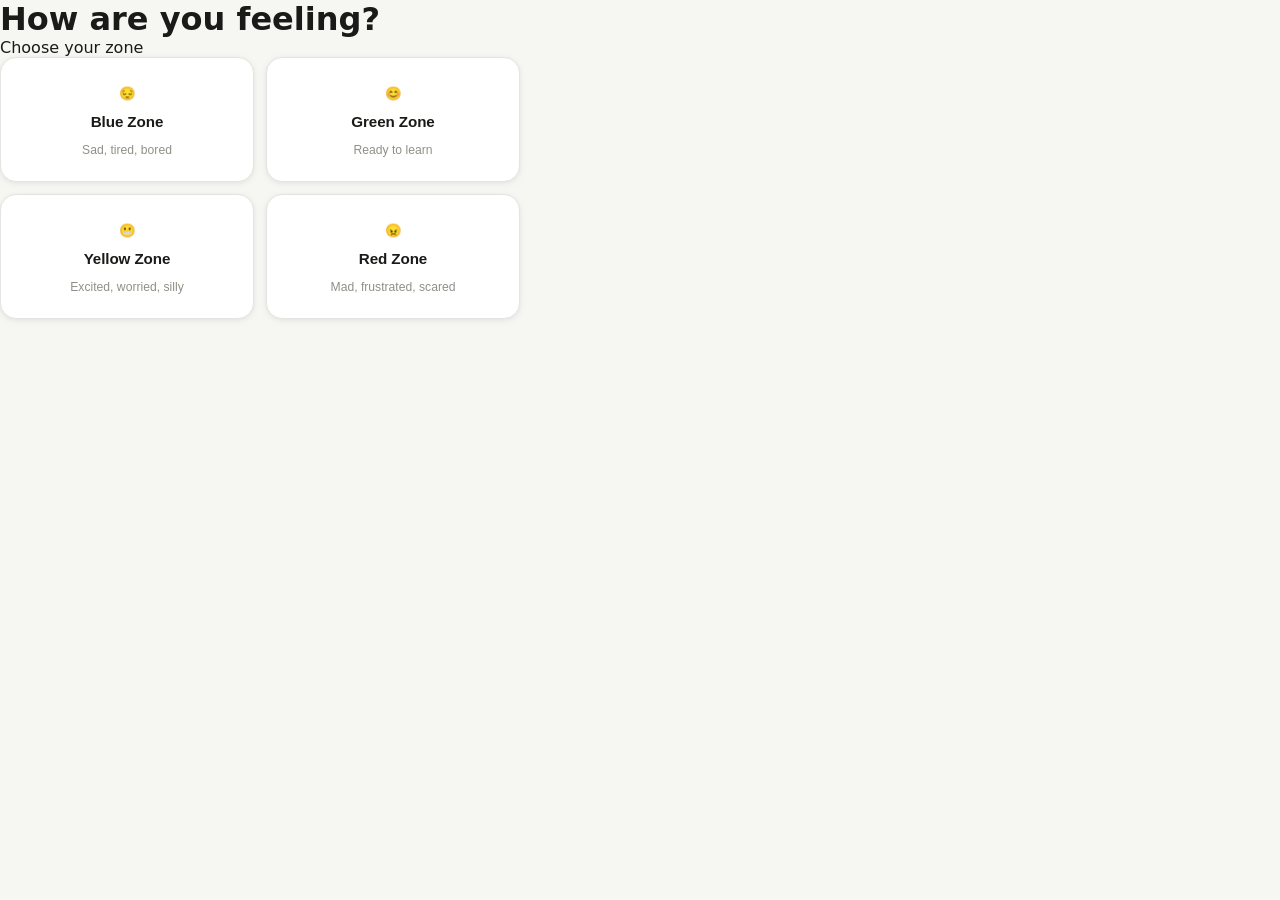
==== index.html @ 47107a85 "Add files via upload" ====
<!DOCTYPE html>
<html lang="en">
<head>
    <meta charset="UTF-8">
    <meta name="viewport" content="width=device-width, initial-scale=1.0">
    <title>Zoe Zones Check-In</title>
    <link rel="stylesheet" href="styles.css">
</head>
<body>
    <div class="container">
        <!-- Header -->
        <header>
            <h1>How are you feeling?</h1>
            <p class="subtitle">Choose your zone</p>
        </header>

        <!-- Zone Selection -->
        <div id="zone-selection" class="zone-grid">
            <button class="zone-btn blue-zone" data-zone="blue">
                <span class="zone-emoji">😔</span>
                <span class="zone-name">Blue Zone</span>
                <span class="zone-desc">Sad, tired, bored</span>
            </button>
            
            <button class="zone-btn green-zone" data-zone="green">
                <span class="zone-emoji">😊</span>
                <span class="zone-name">Green Zone</span>
                <span class="zone-desc">Ready to learn</span>
            </button>
            
            <button class="zone-btn yellow-zone" data-zone="yellow">
                <span class="zone-emoji">😬</span>
                <span class="zone-name">Yellow Zone</span>
                <span class="zone-desc">Excited, worried, silly</span>
            </button>
            
            <button class="zone-btn red-zone" data-zone="red">
                <span class="zone-emoji">😠</span>
                <span class="zone-name">Red Zone</span>
                <span class="zone-desc">Mad, frustrated, scared</span>
            </button>
        </div>

        <!-- Strategy Display (hidden initially) -->
        <div id="strategy-display" class="strategy-container hidden">
            <h2>Here's a strategy that might help</h2>
            
            <div class="strategy-card">
                <h3 id="strategy-title"></h3>
                <p id="strategy-description"></p>
                <div id="strategy-steps"></div>
            </div>

            <div class="action-buttons">
                <button id="try-strategy" class="btn-primary">I'll try this!</button>
                <button id="different-strategy" class="btn-secondary">Show me something else</button>
            </div>

            <button id="finish-checkin" class="btn-done">All done ✓</button>
        </div>

        <!-- Success Message -->
        <div id="success-message" class="hidden">
            <div class="success-card">
                <span class="success-emoji">⭐</span>
                <h2>Great job checking in!</h2>
                <p>Remember, all feelings are okay.</p>
                <button id="new-checkin" class="btn-primary">Start New Check-In</button>
            </div>
        </div>
    </div>

    <script src="strategies.js"></script>
    <script src="brain.js"></script>
    <script src="app.js"></script>
</body>
</html>
---- styles.css ----
/* ─────────────────────────────────────────────
   ZOE ZONES — Clean Wellness
   System fonts only — fully offline-safe.
   Serif: Georgia (universal)
   Sans:  "Nunito" if installed, else rounded
          system stack (looks great on all OS)
   ───────────────────────────────────────────── */

/* Font variables — change here to restyle globally */
:root {
    --font-serif: Georgia, 'Times New Roman', serif;
    --font-sans:  'Nunito', 'Varela Round', ui-rounded,
                  -apple-system, BlinkMacSystemFont,
                  'Segoe UI', system-ui, sans-serif;
}

:root {
    --blue:    #4a8fd4;
    --blue-lt: #e8f2fb;
    --green:   #5ea84a;
    --green-lt:#e8f5e3;
    --yellow:  #d4a017;
    --yellow-lt:#fdf6e3;
    --red:     #d44a3a;
    --red-lt:  #fdecea;

    --bg:      #f6f6f3;
    --white:   #ffffff;
    --border:  #e4e4e0;
    --border-lt: #ededea;

    --ink:     #1a1a18;
    --ink-2:   #484844;
    --ink-3:   #909088;

    --shadow-sm: 0 1px 4px rgba(0,0,0,0.05), 0 2px 10px rgba(0,0,0,0.04);
    --shadow:    0 4px 20px rgba(0,0,0,0.07), 0 1px 4px rgba(0,0,0,0.04);
    --shadow-lg: 0 8px 32px rgba(0,0,0,0.09);

    --radius:    16px;
    --radius-sm: 10px;
    --radius-xs: 6px;
}

*, *::before, *::after { box-sizing: border-box; margin: 0; padding: 0; }

body {
    font-family: var(--font-sans);
    background: var(--bg);
    color: var(--ink);
    min-height: 100vh;
    -webkit-font-smoothing: antialiased;
}

/* ─────────────────── Present Button ─────────────────── */

.present-btn {
    position: fixed;
    top: 16px;
    right: 16px;
    z-index: 100;
    display: flex;
    align-items: center;
    gap: 6px;
    background: var(--white);
    border: 1px solid var(--border);
    border-radius: 20px;
    padding: 7px 13px 7px 10px;
    font-family: var(--font-sans);
    font-size: 0.82rem;
    font-weight: 500;
    color: var(--ink-3);
    cursor: pointer;
    box-shadow: var(--shadow-sm);
    transition: color 0.15s, box-shadow 0.15s, background 0.15s, border-color 0.15s;
    user-select: none;
}
.present-btn:hover { color: var(--ink); box-shadow: var(--shadow); }
.present-btn.active {
    background: var(--ink);
    color: var(--white);
    border-color: var(--ink);
}

/* ─────────────────── Layout ─────────────────── */

.layout {
    display: flex;
    min-height: 100vh;
}

/* ─────────────────── App Panel ─────────────────── */

.app-panel {
    flex: 1;
    display: flex;
    flex-direction: column;
    align-items: center;
    padding: 60px 28px 48px;
    transition: padding 0.35s ease;
}

/* ─────────────────── Header ─────────────────── */

.app-header {
    text-align: center;
    margin-bottom: 48px;
}

.wordmark {
    font-family: var(--font-serif);
    font-size: 3rem;
    font-weight: 400;
    letter-spacing: -0.5px;
    color: var(--ink);
    line-height: 1;
    margin-bottom: 10px;
}
.wordmark span { color: var(--green); }

.wordmark-sub {
    font-size: 1rem;
    color: var(--ink-3);
    font-weight: 300;
}

/* ─────────────────── Zone Grid ─────────────────── */

.zone-grid {
    display: grid;
    grid-template-columns: 1fr 1fr;
    gap: 12px;
    width: 100%;
    max-width: 520px;
}

.zone-btn {
    background: var(--white);
    border: 1.5px solid var(--border);
    border-radius: var(--radius);
    padding: 28px 18px 22px;
    cursor: pointer;
    display: flex;
    flex-direction: column;
    align-items: center;
    gap: 12px;
    box-shadow: var(--shadow-sm);
    transition: transform 0.2s ease, box-shadow 0.2s ease,
                border-color 0.2s ease, background 0.2s ease;
}

.zone-btn:hover { transform: translateY(-4px); box-shadow: var(--shadow); }
.zone-btn[data-zone="blue"]:hover   { border-color: var(--blue);   background: var(--blue-lt); }
.zone-btn[data-zone="green"]:hover  { border-color: var(--green);  background: var(--green-lt); }
.zone-btn[data-zone="yellow"]:hover { border-color: var(--yellow); background: var(--yellow-lt); }
.zone-btn[data-zone="red"]:hover    { border-color: var(--red);    background: var(--red-lt); }

.zone-dot-wrap {
    width: 52px;
    height: 52px;
    display: flex;
    align-items: center;
    justify-content: center;
}

.zone-dot {
    width: 44px;
    height: 44px;
    border-radius: 50%;
    transition: transform 0.2s ease;
}
.zone-btn:hover .zone-dot { transform: scale(1.08); }

.zone-name {
    font-size: 0.95rem;
    font-weight: 600;
    color: var(--ink);
    letter-spacing: -0.1px;
}

.zone-desc {
    font-size: 0.76rem;
    color: var(--ink-3);
    font-weight: 400;
    text-align: center;
    line-height: 1.4;
}

/* ─────────────────── Strategy View ─────────────────── */

.strategy-view {
    width: 100%;
    max-width: 520px;
    display: flex;
    flex-direction: column;
    align-items: center;
    gap: 14px;
    animation: fadeUp 0.28s ease;
}

@keyframes fadeUp {
    from { opacity: 0; transform: translateY(10px); }
    to   { opacity: 1; transform: translateY(0); }
}

.zone-pip {
    width: 40px;
    height: 5px;
    border-radius: 3px;
}

.strategy-eyebrow {
    font-size: 0.85rem;
    color: var(--ink-3);
    font-weight: 300;
    letter-spacing: 0.2px;
}

.strategy-card {
    width: 100%;
    background: var(--white);
    border: 1px solid var(--border);
    border-radius: var(--radius);
    padding: 28px 26px;
    box-shadow: var(--shadow);
}

.strategy-card h2 {
    font-family: var(--font-serif);
    font-size: 1.65rem;
    font-weight: 400;
    letter-spacing: -0.2px;
    color: var(--ink);
    margin-bottom: 8px;
}

.strategy-card p {
    font-size: 0.93rem;
    color: var(--ink-2);
    line-height: 1.7;
    margin-bottom: 16px;
    font-weight: 300;
}

.strategy-step {
    background: var(--bg);
    border-left: 3px solid var(--green);
    border-radius: 0 var(--radius-xs) var(--radius-xs) 0;
    padding: 13px 16px;
    font-size: 0.92rem;
    line-height: 1.65;
    color: var(--ink);
    font-weight: 400;
}

.action-row {
    display: flex;
    gap: 10px;
    width: 100%;
}

/* ─────────────────── Buttons ─────────────────── */

.btn-primary {
    flex: 1;
    display: flex;
    align-items: center;
    justify-content: center;
    gap: 7px;
    background: var(--green);
    color: white;
    border: none;
    border-radius: var(--radius-sm);
    padding: 13px 20px;
    font-family: var(--font-sans);
    font-size: 0.93rem;
    font-weight: 500;
    cursor: pointer;
    box-shadow: 0 2px 10px rgba(94,168,74,0.28);
    transition: filter 0.15s, transform 0.15s, box-shadow 0.15s;
}
.btn-primary:hover {
    filter: brightness(1.07);
    transform: translateY(-1px);
    box-shadow: 0 4px 16px rgba(94,168,74,0.35);
}

.btn-ghost {
    flex: 1;
    display: flex;
    align-items: center;
    justify-content: center;
    gap: 7px;
    background: var(--white);
    color: var(--ink-2);
    border: 1px solid var(--border);
    border-radius: var(--radius-sm);
    padding: 13px 20px;
    font-family: var(--font-sans);
    font-size: 0.93rem;
    font-weight: 400;
    cursor: pointer;
    transition: background 0.15s, color 0.15s, border-color 0.15s;
}
.btn-ghost:hover { background: var(--bg); color: var(--ink); }

.btn-text {
    background: none;
    border: none;
    color: var(--ink-3);
    font-family: var(--font-sans);
    font-size: 0.86rem;
    font-weight: 400;
    cursor: pointer;
    padding: 6px;
    transition: color 0.15s;
}
.btn-text:hover { color: var(--ink); }

/* ─────────────────── Success View ─────────────────── */

.success-view {
    display: flex;
    flex-direction: column;
    align-items: center;
    gap: 12px;
    text-align: center;
    padding: 48px 20px;
    animation: fadeUp 0.3s ease;
}

.success-mark {
    font-size: 3rem;
    color: var(--green);
    animation: popIn 0.4s cubic-bezier(0.34,1.56,0.64,1);
}
@keyframes popIn {
    from { transform: scale(0.3); opacity: 0; }
    to   { transform: scale(1);   opacity: 1; }
}
.success-view h2 {
    font-family: var(--font-serif);
    font-size: 1.9rem;
    font-weight: 400;
    color: var(--ink);
}
.success-view p {
    font-size: 0.95rem;
    color: var(--ink-3);
    font-weight: 300;
    line-height: 1.6;
}

/* ─────────────────── Brain Panel ─────────────────── */

.brain-panel {
    width: 0;
    min-width: 0;
    overflow: hidden;
    opacity: 0;
    background: var(--white);
    border-left: 1px solid var(--border);
    transition: width 0.38s cubic-bezier(0.4,0,0.2,1),
                min-width 0.38s cubic-bezier(0.4,0,0.2,1),
                opacity 0.28s ease;
    display: flex;
    flex-direction: column;
}

.layout.present-mode .brain-panel {
    width: 360px;
    min-width: 360px;
    opacity: 1;
    overflow-y: auto;
}

.brain-inner {
    padding: 32px 24px 28px;
    display: flex;
    flex-direction: column;
    gap: 16px;
    min-width: 360px; /* prevents content reflow during animation */
}

.brain-top {
    display: flex;
    justify-content: space-between;
    align-items: center;
}

.brain-heading {
    font-size: 0.92rem;
    font-weight: 600;
    color: var(--ink);
    display: flex;
    align-items: center;
    gap: 8px;
}

.brain-count {
    font-size: 0.8rem;
    color: var(--ink-3);
    font-weight: 400;
}

.brain-desc {
    font-size: 0.82rem;
    color: var(--ink-3);
    line-height: 1.65;
    padding: 12px 14px;
    background: var(--bg);
    border-radius: var(--radius-sm);
    font-weight: 300;
}
.brain-desc strong { color: var(--ink-2); font-weight: 500; }

/* Zone blocks */
.brain-zones {
    display: flex;
    flex-direction: column;
    gap: 12px;
}

.brain-zone-block {
    border: 1px solid var(--border-lt);
    border-radius: var(--radius-sm);
    padding: 13px 14px;
    background: var(--white);
}

.brain-zone-head {
    display: flex;
    align-items: center;
    gap: 7px;
    margin-bottom: 10px;
}

.brain-zone-pip {
    width: 8px;
    height: 8px;
    border-radius: 50%;
    flex-shrink: 0;
}

.brain-zone-label {
    font-size: 0.74rem;
    font-weight: 600;
    color: var(--ink-2);
    text-transform: uppercase;
    letter-spacing: 0.8px;
}

/* Strategy rows */
.brain-row {
    display: flex;
    align-items: center;
    gap: 8px;
    margin-bottom: 6px;
}
.brain-row:last-child { margin-bottom: 0; }

.brain-s-name {
    font-size: 0.76rem;
    color: var(--ink-2);
    font-weight: 500;
    width: 130px;
    flex-shrink: 0;
    white-space: nowrap;
    overflow: hidden;
    text-overflow: ellipsis;
}

.brain-bar-track {
    flex: 1;
    height: 7px;
    background: var(--bg);
    border-radius: 4px;
    overflow: hidden;
}

.brain-bar-fill {
    height: 100%;
    border-radius: 4px;
    min-width: 3px;
    transition: width 0.55s cubic-bezier(0.4,0,0.2,1);
}

.brain-weight {
    font-size: 0.7rem;
    color: var(--ink-3);
    font-weight: 500;
    width: 26px;
    text-align: right;
    flex-shrink: 0;
}

/* Log line */
.brain-log {
    display: flex;
    align-items: center;
    gap: 8px;
    padding: 11px 13px;
    background: var(--bg);
    border-radius: var(--radius-sm);
    font-size: 0.8rem;
    color: var(--ink-3);
    font-weight: 400;
    min-height: 42px;
}

/* Live dot */
.live-dot {
    display: inline-block;
    width: 7px;
    height: 7px;
    border-radius: 50%;
    background: var(--green);
    flex-shrink: 0;
    animation: livePulse 2.2s ease-in-out infinite;
}
@keyframes livePulse {
    0%,100% { opacity:1; transform:scale(1); }
    50%      { opacity:0.4; transform:scale(0.75); }
}

/* ─────────────────── Utility ─────────────────── */

.hidden { display: none !important; }

/* ─────────────────── Responsive ─────────────────── */

@media (max-width: 640px) {
    .app-panel { padding: 40px 18px 36px; }
    .wordmark { font-size: 2.4rem; }
    .present-btn { display: none; }
    .layout.present-mode .brain-panel { display: none; }
}
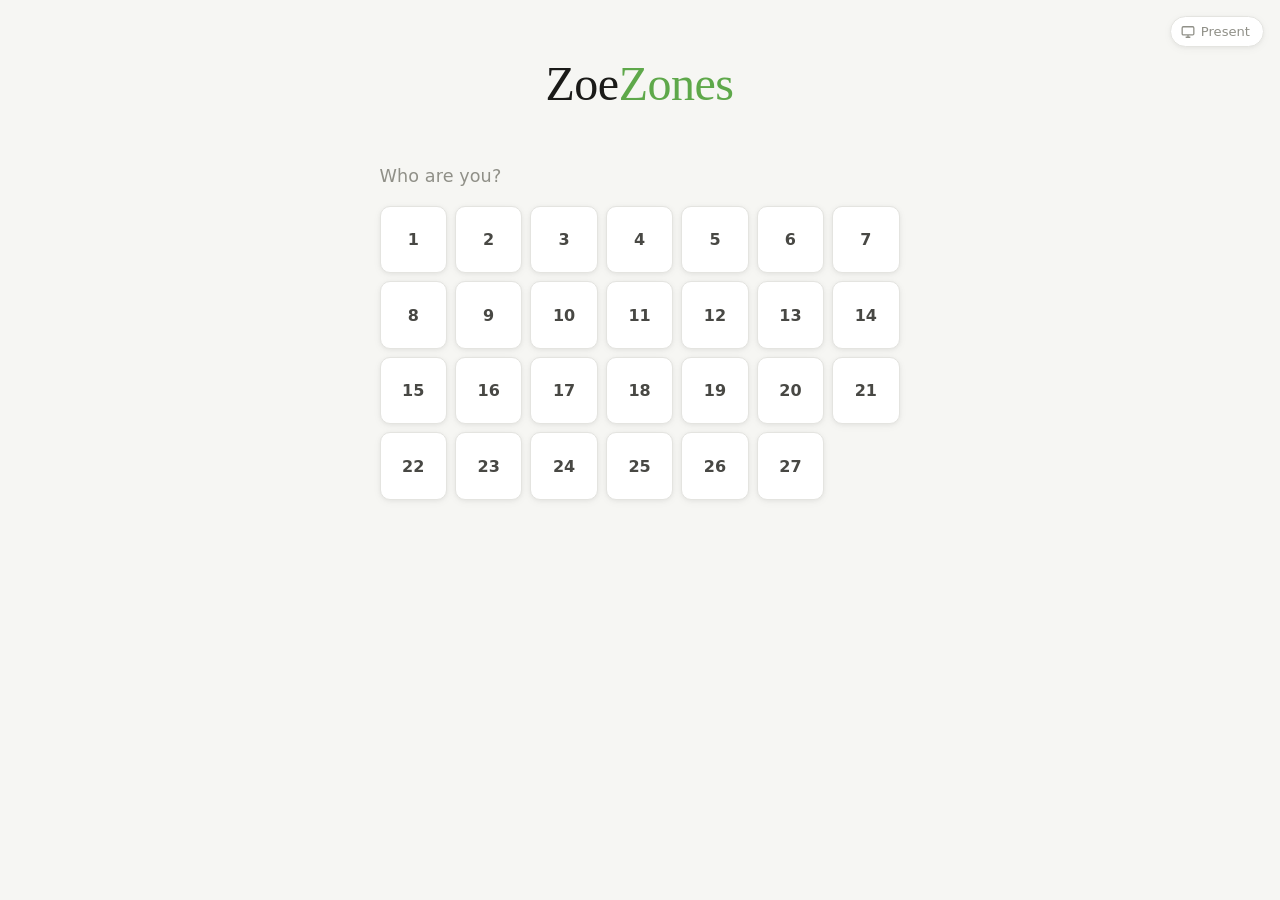
==== commit 3b40a9ff: "Add files via upload" ====
--- a/index.html
+++ b/index.html
@@ -3,75 +3,159 @@
 <head>
     <meta charset="UTF-8">
     <meta name="viewport" content="width=device-width, initial-scale=1.0">
-    <title>Zoe Zones Check-In</title>
+    <title>Zoe Zones</title>
+    <!-- No external dependencies — fully offline safe -->
     <link rel="stylesheet" href="styles.css">
 </head>
 <body>
-    <div class="container">
-        <!-- Header -->
-        <header>
-            <h1>How are you feeling?</h1>
-            <p class="subtitle">Choose your zone</p>
-        </header>
 
-        <!-- Zone Selection -->
-        <div id="zone-selection" class="zone-grid">
-            <button class="zone-btn blue-zone" data-zone="blue">
-                <span class="zone-emoji">😔</span>
-                <span class="zone-name">Blue Zone</span>
-                <span class="zone-desc">Sad, tired, bored</span>
-            </button>
-            
-            <button class="zone-btn green-zone" data-zone="green">
-                <span class="zone-emoji">😊</span>
-                <span class="zone-name">Green Zone</span>
-                <span class="zone-desc">Ready to learn</span>
-            </button>
-            
-            <button class="zone-btn yellow-zone" data-zone="yellow">
-                <span class="zone-emoji">😬</span>
-                <span class="zone-name">Yellow Zone</span>
-                <span class="zone-desc">Excited, worried, silly</span>
-            </button>
-            
-            <button class="zone-btn red-zone" data-zone="red">
-                <span class="zone-emoji">😠</span>
-                <span class="zone-name">Red Zone</span>
-                <span class="zone-desc">Mad, frustrated, scared</span>
-            </button>
-        </div>
+    <button class="present-btn" id="presentBtn">
+        <svg width="14" height="14" viewBox="0 0 24 24" fill="none" stroke="currentColor" stroke-width="2.2">
+            <rect x="2" y="3" width="20" height="14" rx="2"/>
+            <path d="M8 21h8M12 17v4"/>
+        </svg>
+        Present
+    </button>
 
-        <!-- Strategy Display (hidden initially) -->
-        <div id="strategy-display" class="strategy-container hidden">
-            <h2>Here's a strategy that might help</h2>
-            
-            <div class="strategy-card">
-                <h3 id="strategy-title"></h3>
-                <p id="strategy-description"></p>
-                <div id="strategy-steps"></div>
+    <div class="layout" id="layout">
+
+        <!-- ── STUDENT APP ── -->
+        <main class="app-panel" id="appPanel">
+
+            <header class="app-header">
+                <h1 class="wordmark">Zoe<span>Zones</span></h1>
+            </header>
+
+            <!-- ── SCREEN 1: Student Selection ── -->
+            <div id="student-selection" class="screen">
+                <p class="screen-prompt">Who are you?</p>
+                <div id="student-grid" class="student-grid"></div>
             </div>
 
-            <div class="action-buttons">
-                <button id="try-strategy" class="btn-primary">I'll try this!</button>
-                <button id="different-strategy" class="btn-secondary">Show me something else</button>
+            <!-- ── SCREEN 2: Zone Selection ── -->
+            <div id="zone-selection" class="screen hidden">
+                <div class="screen-top-row">
+                    <button class="btn-back" id="back-to-students">
+                        <svg width="14" height="14" viewBox="0 0 24 24" fill="none" stroke="currentColor" stroke-width="2.5">
+                            <polyline points="15 18 9 12 15 6"/>
+                        </svg>
+                    </button>
+                    <span class="student-chip" id="selected-student-label">Student —</span>
+                </div>
+                <p class="screen-prompt">How are you feeling?</p>
+
+                <div class="zone-grid">
+
+                    <button class="zone-btn" data-zone="blue">
+                        <div class="zone-dot-wrap">
+                            <div class="zone-dot" style="background:#4a8fd4;box-shadow:0 4px 18px rgba(74,143,212,0.3)"></div>
+                        </div>
+                        <span class="zone-name">Blue Zone</span>
+                        <span class="zone-desc">Sad · Tired · Bored</span>
+                    </button>
+
+                    <button class="zone-btn" data-zone="green">
+                        <div class="zone-dot-wrap">
+                            <div class="zone-dot" style="background:#5ea84a;box-shadow:0 4px 18px rgba(94,168,74,0.3)"></div>
+                        </div>
+                        <span class="zone-name">Green Zone</span>
+                        <span class="zone-desc">Ready · Calm · Happy</span>
+                    </button>
+
+                    <button class="zone-btn" data-zone="yellow">
+                        <div class="zone-dot-wrap">
+                            <div class="zone-dot" style="background:#d4a017;box-shadow:0 4px 18px rgba(212,160,23,0.3)"></div>
+                        </div>
+                        <span class="zone-name">Yellow Zone</span>
+                        <span class="zone-desc">Excited · Worried · Silly</span>
+                    </button>
+
+                    <button class="zone-btn" data-zone="red">
+                        <div class="zone-dot-wrap">
+                            <div class="zone-dot" style="background:#d44a3a;box-shadow:0 4px 18px rgba(212,74,58,0.3)"></div>
+                        </div>
+                        <span class="zone-name">Red Zone</span>
+                        <span class="zone-desc">Mad · Frustrated · Scared</span>
+                    </button>
+
+                </div>
             </div>
 
-            <button id="finish-checkin" class="btn-done">All done ✓</button>
-        </div>
+            <!-- ── SCREEN 3: Strategy ── -->
+            <div id="strategy-display" class="screen hidden">
+                <div class="zone-pip" id="zonePip"></div>
+                <p class="strategy-eyebrow">Here's something to try</p>
+                <div class="strategy-card">
+                    <h2 id="strategy-title"></h2>
+                    <p id="strategy-description"></p>
+                    <div id="strategy-steps"></div>
+                </div>
+                <div class="action-row">
+                    <button id="try-strategy" class="btn-primary">
+                        <svg width="16" height="16" viewBox="0 0 24 24" fill="none" stroke="currentColor" stroke-width="2.5"><polyline points="20 6 9 17 4 12"/></svg>
+                        I'll try this
+                    </button>
+                    <button id="different-strategy" class="btn-ghost">
+                        <svg width="16" height="16" viewBox="0 0 24 24" fill="none" stroke="currentColor" stroke-width="2"><path d="M1 4v6h6"/><path d="M3.51 15a9 9 0 1 0 .49-4.95"/></svg>
+                        Something else
+                    </button>
+                </div>
+                <button id="finish-checkin" class="btn-text">All done ✓</button>
+            </div>
 
-        <!-- Success Message -->
-        <div id="success-message" class="hidden">
-            <div class="success-card">
-                <span class="success-emoji">⭐</span>
-                <h2>Great job checking in!</h2>
-                <p>Remember, all feelings are okay.</p>
-                <button id="new-checkin" class="btn-primary">Start New Check-In</button>
+            <!-- ── SCREEN 4: Success ── -->
+            <div id="success-message" class="screen hidden">
+                <div class="success-mark">✦</div>
+                <h2>Great job checking in.</h2>
+                <p>Every feeling is okay. You took care of yourself.</p>
+                <button id="new-checkin" class="btn-primary" style="margin-top:8px;">New check-in</button>
             </div>
-        </div>
-    </div>
+
+        </main>
+
+        <!-- ── BRAIN PANEL ── -->
+        <aside class="brain-panel" id="brainPanel">
+            <div class="brain-inner">
+
+                <div class="brain-top">
+                    <div class="brain-heading">
+                        <span class="live-dot"></span>
+                        Live Brain Activity
+                    </div>
+                    <div class="brain-count">
+                        <span id="brainCount">0</span> check-ins
+                    </div>
+                </div>
+
+                <!-- View toggle -->
+                <div class="brain-toggle">
+                    <button class="brain-toggle-btn active" id="toggleClass" data-view="class">Class</button>
+                    <button class="brain-toggle-btn" id="toggleStudent" data-view="student">Student</button>
+                    <select class="brain-student-select hidden" id="brainStudentSelect">
+                        <option value="">— pick —</option>
+                    </select>
+                </div>
+
+                <p class="brain-desc">
+                    Each strategy has a <strong>weight</strong> per student. 
+                    Strategies they select gain weight; skipped strategies lose it.
+                </p>
+
+                <div id="brainZones" class="brain-zones"></div>
+
+                <div class="brain-log">
+                    <span class="live-dot" style="flex-shrink:0"></span>
+                    <span id="brainLogText">Waiting for check-in…</span>
+                </div>
+
+            </div>
+        </aside>
+
+    </div><!-- end .layout -->
 
     <script src="strategies.js"></script>
     <script src="brain.js"></script>
     <script src="app.js"></script>
+    <script src="present.js"></script>
 </body>
 </html>
--- a/styles.css
+++ b/styles.css
@@ -535,3 +535,123 @@
     .present-btn { display: none; }
     .layout.present-mode .brain-panel { display: none; }
 }
+
+/* ─────────────────── Student Grid ─────────────────── */
+
+.screen { width: 100%; max-width: 520px; display: flex; flex-direction: column; align-items: center; gap: 16px; }
+.screen.hidden { display: none !important; }
+
+.screen-prompt {
+    font-size: 1.1rem;
+    color: var(--ink-3);
+    font-weight: 300;
+    letter-spacing: 0.1px;
+    align-self: flex-start;
+    margin-bottom: 4px;
+}
+
+.student-grid {
+    display: grid;
+    grid-template-columns: repeat(7, 1fr);
+    gap: 8px;
+    width: 100%;
+}
+
+.student-btn {
+    aspect-ratio: 1;
+    background: var(--white);
+    border: 1.5px solid var(--border);
+    border-radius: var(--radius-sm);
+    font-family: var(--font-sans);
+    font-size: 1rem;
+    font-weight: 600;
+    color: var(--ink-2);
+    cursor: pointer;
+    transition: background 0.15s, border-color 0.15s, color 0.15s, transform 0.15s;
+    box-shadow: var(--shadow-sm);
+}
+.student-btn:hover {
+    background: var(--green-lt);
+    border-color: var(--green);
+    color: var(--green);
+    transform: scale(1.08);
+}
+.student-btn.active {
+    background: var(--green);
+    border-color: var(--green);
+    color: white;
+}
+
+/* Back button + student chip */
+.screen-top-row {
+    display: flex;
+    align-items: center;
+    gap: 10px;
+    align-self: flex-start;
+}
+
+.btn-back {
+    display: flex;
+    align-items: center;
+    justify-content: center;
+    width: 32px;
+    height: 32px;
+    border-radius: 50%;
+    background: var(--white);
+    border: 1px solid var(--border);
+    cursor: pointer;
+    color: var(--ink-3);
+    transition: color 0.15s, border-color 0.15s;
+}
+.btn-back:hover { color: var(--ink); border-color: var(--ink-3); }
+
+.student-chip {
+    font-size: 0.82rem;
+    font-weight: 600;
+    color: var(--ink-3);
+    background: var(--bg);
+    border-radius: 20px;
+    padding: 4px 12px;
+    border: 1px solid var(--border);
+}
+
+/* ─────────────────── Brain Panel Additions ─────────────────── */
+
+.brain-toggle {
+    display: flex;
+    gap: 6px;
+    align-items: center;
+    background: var(--bg);
+    border-radius: var(--radius-sm);
+    padding: 4px;
+}
+
+.brain-toggle-btn {
+    flex: 1;
+    background: transparent;
+    border: none;
+    border-radius: var(--radius-xs);
+    padding: 6px 10px;
+    font-family: var(--font-sans);
+    font-size: 0.8rem;
+    font-weight: 500;
+    color: var(--ink-3);
+    cursor: pointer;
+    transition: background 0.15s, color 0.15s;
+}
+.brain-toggle-btn.active {
+    background: var(--white);
+    color: var(--ink);
+    box-shadow: var(--shadow-sm);
+}
+
+.brain-student-select {
+    background: var(--white);
+    border: 1px solid var(--border);
+    border-radius: var(--radius-xs);
+    padding: 5px 8px;
+    font-family: var(--font-sans);
+    font-size: 0.8rem;
+    color: var(--ink);
+    cursor: pointer;
+}
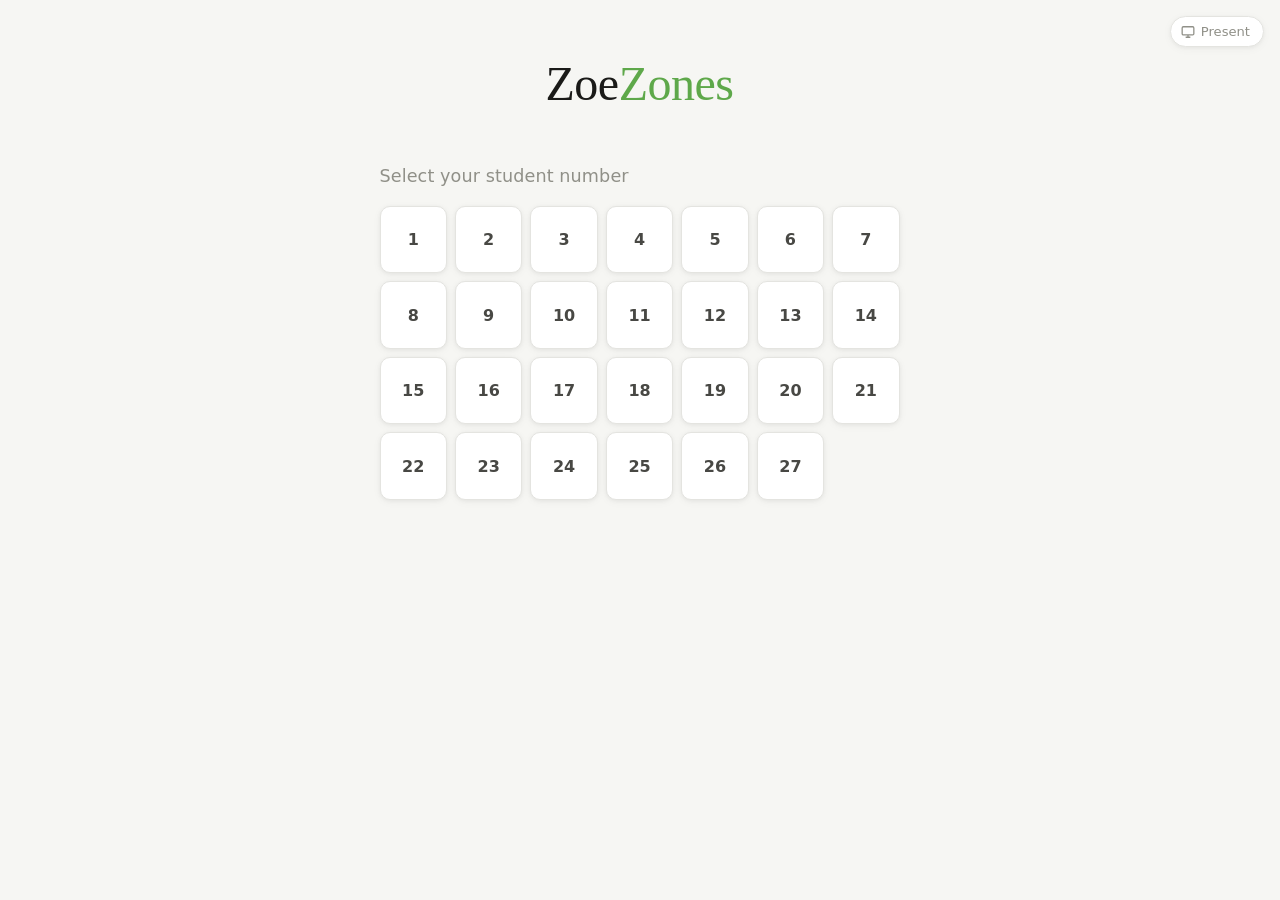
==== commit 9121720f: "Update index.html" ====
--- a/index.html
+++ b/index.html
@@ -28,7 +28,7 @@
 
             <!-- ── SCREEN 1: Student Selection ── -->
             <div id="student-selection" class="screen">
-                <p class="screen-prompt">Who are you?</p>
+                <p class="screen-prompt">Select your student number</p>
                 <div id="student-grid" class="student-grid"></div>
             </div>
 
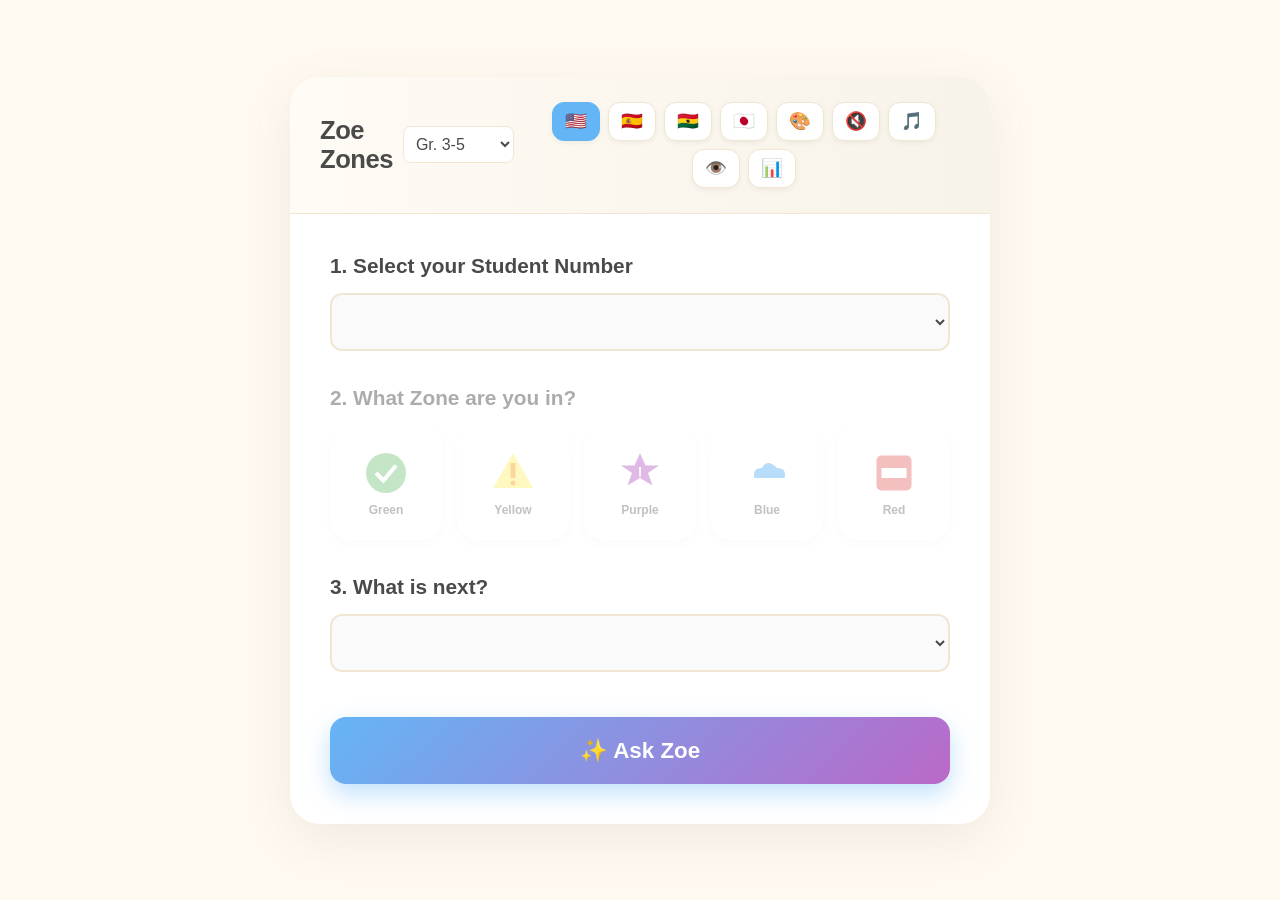
==== commit 13fa1afc: "Rename index2.html to index.html" ====
--- a/index.html
+++ b/index.html
@@ -1,161 +1,1102 @@
 <!DOCTYPE html>
 <html lang="en">
 <head>
-    <meta charset="UTF-8">
-    <meta name="viewport" content="width=device-width, initial-scale=1.0">
-    <title>Zoe Zones</title>
-    <!-- No external dependencies — fully offline safe -->
-    <link rel="stylesheet" href="styles.css">
+  <meta charset="UTF-8" />
+  <meta name="viewport" content="width=device-width, initial-scale=1.0" />
+  <title>Zoe Zones v13 (AI Learning Edition)</title>
+
+  <style>
+    :root {
+      /* --- WARM PALETTE --- */
+      --blue: #64b5f6;   /* Sky Blue */
+      --green: #81c784;  /* Sage */
+      --yellow: #fff176; /* Sunshine */
+      --red: #e57373;    /* Coral */
+      --purple: #ba68c8; /* Orchid */
+
+      /* UI Colors */
+      --bg-color: #fff9f0; /* Warm Cream */
+      --card-color: #ffffff;
+      --text-primary: #4a4a4a;
+      --text-secondary: #787878;
+      --border-color: #f0e6d2;
+    }
+
+    /* --- HIGH CONTRAST MODE --- */
+    body.high-contrast {
+      --bg-color: #000000 !important;
+      --card-color: #000000 !important;
+      --text-primary: #ffffff !important;
+      --text-secondary: #ffff00 !important;
+      --border-color: #ffffff !important;
+      --blue: #00ffff !important;
+      --green: #00ff00 !important;
+      --yellow: #ffff00 !important;
+      --red: #ff0000 !important;
+      --purple: #ff00ff !important;
+    }
+
+    body.high-contrast .app-container { border: 3px solid white; box-shadow: none; }
+    body.high-contrast .modal-content { background-color: #000 !important; border: 2px solid yellow !important; color: yellow !important; }
+    body.high-contrast th, body.high-contrast td { border-bottom: 1px solid white !important; color: white !important; }
+    body.high-contrast .zone-btn { border: 2px solid white; background: #000; }
+    body.high-contrast .zone-btn.selected { background: #333; border-color: yellow; }
+
+    /* --- GRADE LEVEL STYLES --- */
+    body.grade-k2 {
+      font-family: "Comic Sans MS", "Chalkboard SE", sans-serif !important;
+    }
+    body.grade-k2 .zone-btn { border-radius: 50% !important; }
+    body.grade-k2 h1 { font-size: 2em; }
+    body.grade-k2 .action-btn { border-radius: 50px; font-size: 1.6em; }
+
+    /* --- BASE STYLES --- */
+    body {
+      font-family: "Segoe UI", Roboto, Helvetica, Arial, sans-serif;
+      background-color: var(--bg-color);
+      color: var(--text-primary);
+      display: flex;
+      justify-content: center;
+      align-items: center;
+      min-height: 100vh;
+      margin: 0;
+      padding: 20px;
+      box-sizing: border-box;
+      transition: background-color 1s ease;
+    }
+
+    .app-container {
+      max-width: 700px;
+      width: 100%;
+      background-color: var(--card-color);
+      border-radius: 30px;
+      box-shadow: 0 15px 50px rgba(100, 100, 90, 0.1);
+      overflow: hidden;
+      transition: background-color 0.3s ease;
+      position: relative;
+    }
+
+    /* --- HEADER --- */
+    header {
+      padding: 25px 30px;
+      display: flex;
+      flex-direction: column;
+      gap: 15px;
+      align-items: center;
+      border-bottom: 1px solid var(--border-color);
+      background: linear-gradient(90deg, #fffbf5, #f7f3e8);
+    }
+
+    @media (min-width: 600px) {
+      header { flex-direction: row; justify-content: space-between; }
+    }
+
+    body.high-contrast header { background: #000; border-bottom: 2px solid #fff; }
+
+    h1 { margin: 0; font-size: 1.6em; color: var(--text-primary); font-weight: 800; letter-spacing: -0.5px; }
+    body.high-contrast h1 { color: #fff; }
+
+    .access-controls { display: flex; gap: 8px; flex-wrap: wrap; justify-content: center; }
+
+    .icon-btn {
+      background: white;
+      border: 1px solid var(--border-color);
+      border-radius: 12px;
+      cursor: pointer;
+      padding: 8px 12px;
+      font-size: 1.1em;
+      transition: all 0.2s;
+      box-shadow: 0 2px 5px rgba(0,0,0,0.05);
+    }
+    .icon-btn:hover { transform: translateY(-2px); box-shadow: 0 4px 8px rgba(0,0,0,0.1); }
+    .icon-btn.active { background-color: var(--blue); color: white; border-color: var(--blue); }
+    body.high-contrast .icon-btn { border: 2px solid yellow; color: yellow; background: black; }
+    body.high-contrast .icon-btn.active { background: yellow; color: black; }
+
+    /* --- MAIN CONTENT --- */
+    .main-content { padding: 40px; }
+    .form-group { margin-bottom: 35px; }
+
+    label {
+      display: block;
+      font-weight: 700;
+      margin-bottom: 15px;
+      font-size: 1.3em;
+      color: var(--text-primary);
+    }
+
+    select {
+      width: 100%;
+      padding: 16px;
+      font-size: 1.1em;
+      border-radius: 12px;
+      border: 2px solid var(--border-color);
+      background-color: #fafafa;
+      color: var(--text-primary);
+      cursor: pointer;
+    }
+    select:focus { outline: none; border-color: var(--blue); }
+
+    /* --- ANIMATED ZONES --- */
+    .zone-grid {
+      display: grid;
+      grid-template-columns: repeat(5, 1fr);
+      gap: 15px;
+    }
+
+    .zone-btn {
+      background: white;
+      border: 3px solid transparent;
+      border-radius: 20px;
+      cursor: pointer;
+      padding: 20px 5px;
+      transition: transform 0.2s, box-shadow 0.2s;
+      display: flex;
+      flex-direction: column;
+      align-items: center;
+      box-shadow: 0 4px 10px rgba(0,0,0,0.03);
+      min-height: 110px;
+      justify-content: center;
+    }
+
+    .zone-btn:hover { transform: scale(1.05); box-shadow: 0 8px 15px rgba(0,0,0,0.08); }
+
+    .zone-btn.selected {
+      background-color: #fff;
+      border-color: #555;
+      transform: scale(1.05);
+      box-shadow: inset 0 0 15px rgba(0,0,0,0.05);
+    }
+
+    .zone-icon { width: 50px; height: 50px; margin-bottom: 5px; }
+
+    .zone-label {
+      font-size: 0.9em;
+      font-weight: 700;
+      color: var(--text-secondary);
+      text-transform: capitalize;
+    }
+    body.high-contrast .zone-label { color: white; }
+
+    /* EMOJI MODE vs SHAPE MODE */
+    .emoji-icon { display: none; font-size: 3em; line-height: 1; }
+    body.style-classic .zone-icon { display: none; }
+    body.style-classic .emoji-icon { display: block; }
+
+    /* --- ACTION BUTTON --- */
+    .action-btn {
+      width: 100%;
+      padding: 20px;
+      font-size: 1.4em;
+      font-weight: 800;
+      color: white;
+      background: linear-gradient(135deg, #64b5f6, #ba68c8);
+      border: none;
+      border-radius: 16px;
+      cursor: pointer;
+      box-shadow: 0 10px 25px rgba(100, 181, 246, 0.4);
+      transition: transform 0.2s;
+      margin-top: 10px;
+    }
+    .action-btn:hover { transform: translateY(-3px); }
+    .action-btn:active { transform: scale(0.98); }
+
+    body.high-contrast .action-btn {
+      background: black;
+      border: 2px solid yellow;
+      color: yellow;
+      box-shadow: none;
+    }
+
+    /* --- RESULTS AREA --- */
+    #resultContainer {
+      display: none;
+      margin-top: 40px;
+      background-color: #fff;
+      border-radius: 20px;
+      padding: 30px;
+      border: 2px solid var(--border-color);
+      text-align: center;
+      animation: slideUp 0.6s cubic-bezier(0.175, 0.885, 0.32, 1.275);
+      box-shadow: 0 10px 30px rgba(0,0,0,0.05);
+    }
+
+    @keyframes slideUp { from{opacity:0; transform:translateY(30px);} to{opacity:1; transform:translateY(0);} }
+
+    #strategyTitle { font-size: 1.8em; margin: 15px 0; color: var(--text-primary); }
+    body.high-contrast #strategyTitle { color: white; }
+
+    #strategyDesc { font-size: 1.3em; line-height: 1.6; color: var(--text-secondary); margin-bottom: 20px; }
+    body.high-contrast #strategyDesc { color: yellow; }
+
+    /* Feedback Buttons */
+    .feedback-row {
+      display: flex;
+      gap: 15px;
+      margin-top: 25px;
+      justify-content: center;
+    }
+    .feed-btn {
+      padding: 12px 25px;
+      border: none;
+      border-radius: 12px;
+      font-weight: bold;
+      font-size: 1.1em;
+      cursor: pointer;
+      transition: transform 0.2s;
+    }
+    .feed-btn:hover { transform: scale(1.05); }
+
+    .btn-yes { background-color: #c8e6c9; color: #2e7d32; }
+    .btn-no { background-color: #ffcdd2; color: #c62828; }
+
+    body.high-contrast .btn-yes { background: black; border: 2px solid white; color: white; }
+    body.high-contrast .btn-no { background: black; border: 2px solid white; color: white; text-decoration: line-through; }
+
+    /* Joke Box */
+    #jokeBox {
+      margin-top: 20px;
+      padding: 15px;
+      background-color: #fffde7;
+      border-radius: 12px;
+      border: 1px solid #fff9c4;
+      display: none;
+      font-style: italic;
+      color: #f57f17;
+      font-size: 1.1em;
+    }
+
+    /* --- SCIENTIFIC BACKGROUND CLASSES --- */
+    body.bg-cooling { background-color: #e3f2fd; }
+    body.bg-warming { background-color: #fff3e0; }
+    body.bg-grounding { background-color: #f1f8e9; }
+    body.bg-fresh { background-color: #fff8e1; }
+    body.bg-calm { background-color: #f3e5f5; }
+
+    /* --- STATS MODAL --- */
+    .modal {
+      display: none;
+      position: fixed;
+      z-index: 1000;
+      left: 0;
+      top: 0;
+      width: 100%;
+      height: 100%;
+      overflow: auto;
+      background-color: rgba(0,0,0,0.5);
+      backdrop-filter: blur(8px);
+      animation: fadeIn 0.3s ease;
+    }
+
+    .modal-content {
+      background-color: var(--card-color);
+      color: var(--text-primary);
+      margin: 10% auto;
+      padding: 40px;
+      border-radius: 24px;
+      width: 85%;
+      max-width: 600px;
+      box-shadow: 0 25px 50px rgba(0,0,0,0.15);
+      animation: slideUp 0.4s ease-out;
+    }
+
+    .modal-header h2 { margin-top: 0; color: var(--blue); }
+    .modal-close { float: right; font-size: 2em; cursor: pointer; color: #ccc; }
+    .modal-close:hover { color: var(--red); }
+
+    #statsContent table { width: 100%; border-collapse: collapse; margin-top: 20px; }
+    #statsContent th { text-align: left; padding: 10px; border-bottom: 2px solid #eee; color: #999; }
+    #statsContent td { padding: 15px 10px; border-bottom: 1px solid #eee; font-size: 1.1em; }
+
+    /* GRADE PICKER STYLES */
+    .grade-picker {
+      padding: 8px;
+      border-radius: 8px;
+      border: 1px solid var(--border-color);
+      background: white;
+      color: var(--text-primary);
+      font-size: 1em;
+      cursor: pointer;
+    }
+/* THERAPEUTIC COLOR THERAPY - Applied to result container only for privacy */
+#resultContainer {
+  transition: background 0.8s ease, border-color 0.8s ease;
+}
+
+#resultContainer.therapy-cooling {
+  background: linear-gradient(135deg, #e3f2fd 0%, #bbdefb 100%);
+  border-color: #90caf9;
+}
+
+#resultContainer.therapy-warming {
+  background: linear-gradient(135deg, #fff3e0 0%, #ffe0b2 100%);
+  border-color: #ffb74d;
+}
+
+#resultContainer.therapy-grounding {
+  background: linear-gradient(135deg, #f1f8e9 0%, #dcedc8 100%);
+  border-color: #aed581;
+}
+
+#resultContainer.therapy-fresh {
+  background: linear-gradient(135deg, #fff8e1 0%, #ffecb3 100%);
+  border-color: #ffd54f;
+}
+
+#resultContainer.therapy-calm {
+  background: linear-gradient(135deg, #f3e5f5 0%, #e1bee7 100%);
+  border-color: #ce93d8;
+}
+
+body.high-contrast #resultContainer.therapy-cooling,
+body.high-contrast #resultContainer.therapy-warming,
+body.high-contrast #resultContainer.therapy-grounding,
+body.high-contrast #resultContainer.therapy-fresh,
+body.high-contrast #resultContainer.therapy-calm {
+  background: #000 !important;
+  border: 2px solid yellow !important;
+}
+
+    /* OPTIONAL: Lock zones until student selected (matches your JS intent) */
+    #zoneSection {
+      opacity: 0.45;
+      pointer-events: none;
+      transition: opacity 0.2s ease;
+    }
+  </style>
 </head>
+
 <body>
-
-    <button class="present-btn" id="presentBtn">
-        <svg width="14" height="14" viewBox="0 0 24 24" fill="none" stroke="currentColor" stroke-width="2.2">
-            <rect x="2" y="3" width="20" height="14" rx="2"/>
-            <path d="M8 21h8M12 17v4"/>
-        </svg>
-        Present
-    </button>
-
-    <div class="layout" id="layout">
-
-        <!-- ── STUDENT APP ── -->
-        <main class="app-panel" id="appPanel">
-
-            <header class="app-header">
-                <h1 class="wordmark">Zoe<span>Zones</span></h1>
-            </header>
-
-            <!-- ── SCREEN 1: Student Selection ── -->
-            <div id="student-selection" class="screen">
-                <p class="screen-prompt">Select your student number</p>
-                <div id="student-grid" class="student-grid"></div>
-            </div>
-
-            <!-- ── SCREEN 2: Zone Selection ── -->
-            <div id="zone-selection" class="screen hidden">
-                <div class="screen-top-row">
-                    <button class="btn-back" id="back-to-students">
-                        <svg width="14" height="14" viewBox="0 0 24 24" fill="none" stroke="currentColor" stroke-width="2.5">
-                            <polyline points="15 18 9 12 15 6"/>
-                        </svg>
-                    </button>
-                    <span class="student-chip" id="selected-student-label">Student —</span>
-                </div>
-                <p class="screen-prompt">How are you feeling?</p>
-
-                <div class="zone-grid">
-
-                    <button class="zone-btn" data-zone="blue">
-                        <div class="zone-dot-wrap">
-                            <div class="zone-dot" style="background:#4a8fd4;box-shadow:0 4px 18px rgba(74,143,212,0.3)"></div>
-                        </div>
-                        <span class="zone-name">Blue Zone</span>
-                        <span class="zone-desc">Sad · Tired · Bored</span>
-                    </button>
-
-                    <button class="zone-btn" data-zone="green">
-                        <div class="zone-dot-wrap">
-                            <div class="zone-dot" style="background:#5ea84a;box-shadow:0 4px 18px rgba(94,168,74,0.3)"></div>
-                        </div>
-                        <span class="zone-name">Green Zone</span>
-                        <span class="zone-desc">Ready · Calm · Happy</span>
-                    </button>
-
-                    <button class="zone-btn" data-zone="yellow">
-                        <div class="zone-dot-wrap">
-                            <div class="zone-dot" style="background:#d4a017;box-shadow:0 4px 18px rgba(212,160,23,0.3)"></div>
-                        </div>
-                        <span class="zone-name">Yellow Zone</span>
-                        <span class="zone-desc">Excited · Worried · Silly</span>
-                    </button>
-
-                    <button class="zone-btn" data-zone="red">
-                        <div class="zone-dot-wrap">
-                            <div class="zone-dot" style="background:#d44a3a;box-shadow:0 4px 18px rgba(212,74,58,0.3)"></div>
-                        </div>
-                        <span class="zone-name">Red Zone</span>
-                        <span class="zone-desc">Mad · Frustrated · Scared</span>
-                    </button>
-
-                </div>
-            </div>
-
-            <!-- ── SCREEN 3: Strategy ── -->
-            <div id="strategy-display" class="screen hidden">
-                <div class="zone-pip" id="zonePip"></div>
-                <p class="strategy-eyebrow">Here's something to try</p>
-                <div class="strategy-card">
-                    <h2 id="strategy-title"></h2>
-                    <p id="strategy-description"></p>
-                    <div id="strategy-steps"></div>
-                </div>
-                <div class="action-row">
-                    <button id="try-strategy" class="btn-primary">
-                        <svg width="16" height="16" viewBox="0 0 24 24" fill="none" stroke="currentColor" stroke-width="2.5"><polyline points="20 6 9 17 4 12"/></svg>
-                        I'll try this
-                    </button>
-                    <button id="different-strategy" class="btn-ghost">
-                        <svg width="16" height="16" viewBox="0 0 24 24" fill="none" stroke="currentColor" stroke-width="2"><path d="M1 4v6h6"/><path d="M3.51 15a9 9 0 1 0 .49-4.95"/></svg>
-                        Something else
-                    </button>
-                </div>
-                <button id="finish-checkin" class="btn-text">All done ✓</button>
-            </div>
-
-            <!-- ── SCREEN 4: Success ── -->
-            <div id="success-message" class="screen hidden">
-                <div class="success-mark">✦</div>
-                <h2>Great job checking in.</h2>
-                <p>Every feeling is okay. You took care of yourself.</p>
-                <button id="new-checkin" class="btn-primary" style="margin-top:8px;">New check-in</button>
-            </div>
-
-        </main>
-
-        <!-- ── BRAIN PANEL ── -->
-        <aside class="brain-panel" id="brainPanel">
-            <div class="brain-inner">
-
-                <div class="brain-top">
-                    <div class="brain-heading">
-                        <span class="live-dot"></span>
-                        Live Brain Activity
-                    </div>
-                    <div class="brain-count">
-                        <span id="brainCount">0</span> check-ins
-                    </div>
-                </div>
-
-                <!-- View toggle -->
-                <div class="brain-toggle">
-                    <button class="brain-toggle-btn active" id="toggleClass" data-view="class">Class</button>
-                    <button class="brain-toggle-btn" id="toggleStudent" data-view="student">Student</button>
-                    <select class="brain-student-select hidden" id="brainStudentSelect">
-                        <option value="">— pick —</option>
-                    </select>
-                </div>
-
-                <p class="brain-desc">
-                    Each strategy has a <strong>weight</strong> per student. 
-                    Strategies they select gain weight; skipped strategies lose it.
-                </p>
-
-                <div id="brainZones" class="brain-zones"></div>
-
-                <div class="brain-log">
-                    <span class="live-dot" style="flex-shrink:0"></span>
-                    <span id="brainLogText">Waiting for check-in…</span>
-                </div>
-
-            </div>
-        </aside>
-
-    </div><!-- end .layout -->
-
-    <script src="strategies.js"></script>
-    <script src="brain.js"></script>
-    <script src="app.js"></script>
-    <script src="present.js"></script>
+  <div class="app-container">
+    <header>
+      <div style="display:flex; align-items:center; gap:10px;">
+        <h1 id="appTitle">Zoe Zones</h1>
+        <select id="gradeSelect" class="grade-picker">
+          <option value="3-5">Gr. 3-5</option>
+          <option value="K-2">Gr. K-2</option>
+        </select>
+      </div>
+
+      <div class="access-controls">
+        <!-- Language Buttons -->
+        <button class="icon-btn active" id="langEn" title="English">🇺🇸</button>
+        <button class="icon-btn" id="langEs" title="Español">🇪🇸</button>
+        <button class="icon-btn" id="langTw" title="Twi (Ghana)">🇬🇭</button>
+        <button class="icon-btn" id="langJp" title="日本語">🇯🇵</button>
+
+        <!-- Tools -->
+        <button class="icon-btn" id="styleBtn" title="Visual Style (Shapes/Emojis)">🎨</button>
+        <button class="icon-btn" id="speechBtn" title="Voice (Mute/Unmute)">🔇</button>
+        <button class="icon-btn" id="musicBtn" title="Calm Audio">🎵</button>
+        <button class="icon-btn" id="contrastBtn" title="High Contrast">👁️</button>
+        <button class="icon-btn" id="statsBtn" title="Stats">📊</button>
+      </div>
+    </header>
+
+    <div class="main-content">
+      <!-- 1. Student Number -->
+      <div class="form-group">
+        <label id="lblWho">1. Select your Student Number</label>
+        <select id="studentSelect"></select>
+      </div>
+
+      <!-- 2. Zone Selection -->
+      <div class="form-group" id="zoneSection">
+        <label id="lblFeel">2. What Zone are you in?</label>
+        <div class="zone-grid">
+          <!-- Green -->
+          <button class="zone-btn" data-zone="green" type="button">
+            <span class="emoji-icon">🟢</span>
+            <svg class="zone-icon" viewBox="0 0 100 100">
+              <circle cx="50" cy="50" r="40" fill="#81c784"></circle>
+              <path d="M30 50 L45 65 L70 35" stroke="white" stroke-width="8" fill="none"></path>
+            </svg>
+            <span class="zone-label" id="lblGreen">Green</span>
+          </button>
+
+          <!-- Yellow -->
+          <button class="zone-btn" data-zone="yellow" type="button">
+            <span class="emoji-icon">🟡</span>
+            <svg class="zone-icon" viewBox="0 0 100 100">
+              <path d="M50 10 L90 80 L10 80 Z" fill="#fff176"></path>
+              <rect x="45" y="30" width="10" height="30" fill="#f9a825"></rect>
+              <circle cx="50" cy="70" r="5" fill="#f9a825"></circle>
+            </svg>
+            <span class="zone-label" id="lblYellow">Yellow</span>
+          </button>
+
+          <!-- Purple -->
+          <button class="zone-btn" data-zone="purple" type="button">
+            <span class="emoji-icon">🟣</span>
+            <svg class="zone-icon" viewBox="0 0 100 100">
+              <polygon points="50,10 61,35 88,35 66,50 75,75 50,60 25,75 34,50 12,35 39,35" fill="#ba68c8"></polygon>
+              <text x="50" y="65" font-size="40" text-anchor="middle" fill="white">!</text>
+            </svg>
+            <span class="zone-label" id="lblPurple">Purple</span>
+          </button>
+
+          <!-- Blue -->
+          <button class="zone-btn" data-zone="blue" type="button">
+            <span class="emoji-icon">🔵</span>
+            <svg class="zone-icon" viewBox="0 0 100 100">
+              <path d="M25,60 Q20,40 40,40 Q50,20 70,40 Q90,40 85,60 Z" fill="#64b5f6"></path>
+            </svg>
+            <span class="zone-label" id="lblBlue">Blue</span>
+          </button>
+
+          <!-- Red -->
+          <button class="zone-btn" data-zone="red" type="button">
+            <span class="emoji-icon">🔴</span>
+            <svg class="zone-icon" viewBox="0 0 100 100">
+              <rect x="15" y="15" width="70" height="70" rx="10" fill="#e57373"></rect>
+              <rect x="25" y="40" width="50" height="20" fill="white"></rect>
+            </svg>
+            <span class="zone-label" id="lblRed">Red</span>
+          </button>
+        </div>
+      </div>
+
+      <!-- 3. Class Selection -->
+      <div class="form-group" id="classSection">
+        <label id="lblClass">3. What is next?</label>
+        <select id="periodSelect"></select>
+      </div>
+
+      <button class="action-btn" id="goBtn" type="button">✨ Ask Zoe</button>
+
+      <!-- RESULT AREA -->
+      <div id="resultContainer">
+        <div id="jokeBox">
+          <span id="jokeText"></span>
+        </div>
+
+        <h2 id="strategyTitle">Strategy Name</h2>
+        <p id="strategyDesc">Description goes here.</p>
+        <small id="aiStats" style="color:#bbb;">(AI Confidence: 0%)</small>
+
+        <div class="feedback-row">
+          <button class="feed-btn btn-yes" id="yesBtn" type="button">👍 It helped</button>
+          <button class="feed-btn btn-no" id="noBtn" type="button">👎 Try another</button>
+        </div>
+      </div>
+    </div>
+  </div>
+
+  <!-- STATS MODAL -->
+  <div id="statsModal" class="modal">
+    <div class="modal-content">
+      <div class="modal-header">
+        <h2>Zoe's Learning Memory</h2>
+        <span class="modal-close">&times;</span>
+      </div>
+      <div id="statsContent"><p>Loading...</p></div>
+    </div>
+  </div>
+
+  <script>
+    document.addEventListener('DOMContentLoaded', () => {
+      // --- 1. GET DOM ELEMENTS ---
+      const body = document.body;
+      const langEn = document.getElementById('langEn');
+      const langEs = document.getElementById('langEs');
+      const langJp = document.getElementById('langJp');
+      const langTw = document.getElementById('langTw');
+      const musicBtn = document.getElementById('musicBtn');
+      const speechBtn = document.getElementById('speechBtn');
+      const contrastBtn = document.getElementById('contrastBtn');
+      const styleBtn = document.getElementById('styleBtn');
+      const statsBtn = document.getElementById('statsBtn');
+      const gradeSelect = document.getElementById('gradeSelect');
+
+      const zoneBtns = document.querySelectorAll('.zone-btn');
+      const goBtn = document.getElementById('goBtn');
+      const studentSelect = document.getElementById('studentSelect');
+      const periodSelect = document.getElementById('periodSelect');
+      const resultContainer = document.getElementById('resultContainer');
+      const statsModal = document.getElementById('statsModal');
+      const statsContent = document.getElementById('statsContent');
+      const modalClose = document.querySelector('.modal-close');
+      const yesBtn = document.getElementById('yesBtn');
+      const noBtn = document.getElementById('noBtn');
+      const jokeBox = document.getElementById('jokeBox');
+      const jokeText = document.getElementById('jokeText');
+      const strategyTitle = document.getElementById('strategyTitle');
+      const strategyDesc = document.getElementById('strategyDesc');
+      const aiStats = document.getElementById('aiStats');
+
+      // Labels to translate
+      const appTitle = document.getElementById('appTitle');
+      const lblWho = document.getElementById('lblWho');
+      const lblFeel = document.getElementById('lblFeel');
+      const lblClass = document.getElementById('lblClass');
+      const lblGreen = document.getElementById('lblGreen');
+      const lblYellow = document.getElementById('lblYellow');
+      const lblRed = document.getElementById('lblRed');
+      const lblBlue = document.getElementById('lblBlue');
+      const lblPurple = document.getElementById('lblPurple');
+
+      const zoneSection = document.getElementById('zoneSection');
+      const classSection = document.getElementById('classSection');
+
+      // --- GLOBAL VARIABLES ---
+      let currentLang = 'en';
+      let selectedZone = null;
+      let currentStrategy = null;
+      let excludedStrategies = [];
+      let audioContext = null;
+      let noiseSrc = null;      // (fixed) keep reference
+      let isPlaying = false;
+      let isSpeechEnabled = false;
+      let visualStyle = 'modern';
+
+      // --- TRANSLATION DATA ---
+      const i18n = {
+        en: {
+          title: "Zoe Zones",
+          lblWho: "1. Select your Student Number",
+          lblFeel: "2. What Zone are you in?",
+          lblClass: "3. What is next?",
+          btnAsk: "✨ Ask Zoe",
+          btnYes: "👍 I'll try it",
+          btnNo: "👎 Try another",
+          jokePrompt: "Zoe says: Need a smile first?",
+          greenBtnYes: "🚀 Keep it up!",
+          greenBtnNo: "👎 Need something else",
+          selectNamePlaceholder: "Select Number...",
+          lblGreen: "Green", lblYellow: "Yellow", lblRed: "Red", lblBlue: "Blue", lblPurple: "Purple",
+          subjects: {
+            math: "Math",
+            science: "Science",
+            socialstudies: "Social Studies",
+            literacy: "Literacy",
+            writing: "Writing",
+            specials: "Specials (Art/Music/PE)"
+          }
+        },
+        es: {
+          title: "Zonas de Zoe",
+          lblWho: "1. Selecciona tu número",
+          lblFeel: "2. ¿En qué zona estás?",
+          lblClass: "3. ¿Qué sigue?",
+          btnAsk: "✨ Pregúntale a Zoe",
+          btnYes: "👍 Lo intentaré",
+          btnNo: "👎 Prueba otro",
+          jokePrompt: "Zoe dice: ¿Necesitas una sonrisa?",
+          greenBtnYes: "🚀 ¡Sigue así!",
+          greenBtnNo: "👎 Necesito otra cosa",
+          selectNamePlaceholder: "Seleccionar número...",
+          lblGreen: "Verde", lblYellow: "Amarillo", lblRed: "Rojo", lblBlue: "Azul", lblPurple: "Morado",
+          subjects: {
+            math: "Matemáticas",
+            science: "Ciencias",
+            socialstudies: "Estudios Sociales",
+            literacy: "Alfabetización",
+            writing: "Escritura",
+            specials: "Especiales (Arte/Música)"
+          }
+        },
+        jp: {
+          title: "ゾーイ・ゾーン",
+          lblWho: "1. ばんごうをえらんでください",
+          lblFeel: "2. どのゾーンにいますか？",
+          lblClass: "3. つぎのじゅぎょうは？",
+          btnAsk: "✨ ゾーイにきく",
+          btnYes: "👍 やってみる",
+          btnNo: "👎 べつのにする",
+          jokePrompt: "ゾーイ：ジョークをきく？",
+          greenBtnYes: "🚀 そのちょうし！",
+          greenBtnNo: "👎 ほかのがいい",
+          selectNamePlaceholder: "ばんごうをせんたく...",
+          lblGreen: "みどり", lblYellow: "きいろ", lblRed: "あか", lblBlue: "あお", lblPurple: "むらさき",
+          subjects: {
+            math: "さんすう",
+            science: "りか",
+            socialstudies: "しゃかい",
+            literacy: "こくご (よむ)",
+            writing: "こくご (かく)",
+            specials: "ずこう / おんがく / たいいく"
+          }
+        },
+        tw: {
+          title: "Zoe Zones (Twi)",
+          lblWho: "1. Yi wo nɔma",
+          lblFeel: "2. Ɛte sɛn?",
+          lblClass: "3. Adɛn na ɛreba?",
+          btnAsk: "✨ Bisa Zoe",
+          btnYes: "👍 Ɛyɛ",
+          btnNo: "👎 Sɔ foforɔ hwɛ",
+          jokePrompt: "Zoe se: Wopɛ sɛ wosere?",
+          greenBtnYes: "🚀 Kɔ so!",
+          greenBtnNo: "👎 Me hia biribi foforɔ",
+          selectNamePlaceholder: "Yi Nɔma...",
+          lblGreen: "Ahban", lblYellow: "Akokɔsrade", lblRed: "Kɔkɔɔ", lblBlue: "Bibire", lblPurple: "Pɛpɔ",
+          subjects: {
+            math: "Akontabu",
+            science: "Abɔdeɛ",
+            socialstudies: "Asetena",
+            literacy: "Akenkan",
+            writing: "Atwerɛ",
+            specials: "Adwinni/Nnwom"
+          }
+        }
+      };
+
+      // --- STRATEGY DATA ---
+      // (fixed) removed the extra brace in "red" and added a safe top-level default.
+      const strategies = {
+        default: [
+          { id: "pause", en_name: "Pause", en_desc: "Take one slow breath.", tw_name: "Gyae Kakra", tw_desc: "Fa home a ɛyɛ brɛoo baako.", jp_name: "いちどとまる", jp_desc: "ゆっくり1かい、いきをしよう。" }
+        ],
+        yellow: {
+          academic: [
+            { id: "doodle", en_name: "Guided Doodle", en_desc: "Draw a spiral for 1 minute.", tw_name: "Nshohwɛ", tw_desc: "Twerɛ spiral simma baako.", jp_name: "おえかき", jp_desc: "1ぷんかん、うずまきをかいてみよう。" },
+            { id: "wallpush", en_name: "Wall Pushes", en_desc: "Push the wall hard for 10s.", tw_name: "Pia Fasuo", tw_desc: "Pia fasuo no denneenen.", jp_name: "かべおし", jp_desc: "10びょうかん、かべをおしてみよう。" },
+            { id: "squeeze", en_name: "Hand Squeeze", en_desc: "Squeeze hands together.", tw_name: "Mia Wo Nsa", tw_desc: "Mia wo nsa boom.", jp_name: "てをギュッ", jp_desc: "てをギュッとにぎろう。" }
+          ],
+          specials: [
+            { id: "lineleader", en_name: "Helper Role", en_desc: "Ask to help set up.", tw_name: "Boafoɔ", tw_desc: "Bisa sɛ wobɛboa.", jp_name: "おてつだい", jp_desc: "おてつだいできるかきいてみよう。" }
+          ]
+        },
+        red: {
+          academic: [
+            { id: "breath", en_name: "Square Breathing", en_desc: "In 4, Hold 4, Out 4.", tw_name: "Home", tw_desc: "Home kɔ mu, sie, home pue.", jp_name: "しかくこきゅう", jp_desc: "4びょうすって、とめて、はく。" },
+            { id: "drink", en_name: "Cold Water", en_desc: "Drink water slowly.", tw_name: "Nsuo Nwunu", tw_desc: "Nom nsuo.", jp_name: "おみず", jp_desc: "おみずをゆっくりのもう。" }
+          ],
+          specials: [
+            { id: "walk", en_name: "Take a Walk", en_desc: "Walk to the water fountain.", tw_name: "Nante", tw_desc: "Nante kɔ nsuo no ho.", jp_name: "さんぽ", jp_desc: "みずのみばまであるこう。" }
+          ]
+        },
+        blue: {
+          academic: [
+            { id: "stretch", en_name: "Chair Stretch", en_desc: "Reach for the sky!", tw_name: "Teeta Wo Mu", tw_desc: "Ma wo nsa so!", jp_name: "ストレッチ", jp_desc: "てをうえにのばそう。" },
+            { id: "stand", en_name: "Stand Up", en_desc: "Stand while working.", tw_name: "Sɔre Gyina", tw_desc: "Gyina hɔ yɛ adwuma.", jp_name: "たつ", jp_desc: "たってべんきょうしよう。" }
+          ],
+          specials: [
+            { id: "talk", en_name: "Talk to a Friend", en_desc: "Tell a friend something nice.", tw_name: "Kasa Kyerɛ Adamfo", tw_desc: "Ka asɛm dɛdɛ kyerɛ wo yɔnko.", jp_name: "おはなし", jp_desc: "ともだちとおはなししよう。" }
+          ]
+        },
+        green: {
+          default: [
+            { id: "goal", en_name: "Set a Goal", en_desc: "What will you learn today?", tw_name: "Botaeɛ", tw_desc: "Ɛdeɛn na wobɛsua ɛnnɛ?", jp_name: "もくひょう", jp_desc: "きょうのめあてをきめよう。" },
+            { id: "help", en_name: "Be a Helper", en_desc: "Help a friend.", tw_name: "Yɛ Boafoɔ", tw_desc: "Boa wo yɔnko.", jp_name: "おてつだい", jp_desc: "ともだちをたすけよう。" }
+          ]
+        },
+        purple: {
+          default: [
+            { id: "counselor", en_name: "Counselor Notified", en_desc: "Stay there. Help is coming.", tw_name: "Mpanimfoɔ", tw_desc: "Tena hɔ. Boafoɔ reba.", jp_name: "カウンセラー", jp_desc: "すぐにたすけにいきます。" }
+          ]
+        }
+      };
+
+      // --- INIT ---
+      initStudentDropdown();
+      updateLanguage();
+      applyBodyModeClasses(); // ensure grade/style reflected on load
+      lockOrUnlockZones();    // ensure initial lock state matches selection
+
+      // --- EVENT LISTENERS ---
+      langEn.addEventListener('click', () => setLang('en'));
+      langEs.addEventListener('click', () => setLang('es'));
+      langJp.addEventListener('click', () => setLang('jp'));
+      langTw.addEventListener('click', () => setLang('tw'));
+
+      contrastBtn.addEventListener('click', () => {
+        document.body.classList.toggle('high-contrast');
+        // If high contrast is turned OFF, re-apply our normal classes
+        if (!document.body.classList.contains('high-contrast')) {
+          applyBodyModeClasses();
+          applyZoneBackground(selectedZone);
+        }
+      });
+
+      musicBtn.addEventListener('click', toggleMusic);
+      speechBtn.addEventListener('click', toggleSpeech);
+      styleBtn.addEventListener('click', toggleStyle);
+      gradeSelect.addEventListener('change', toggleGrade);
+
+      zoneBtns.forEach(btn => {
+        btn.addEventListener('click', () => {
+          if (!studentSelect.value) return; // safety guard if locked
+
+          zoneBtns.forEach(b => b.classList.remove('selected'));
+          btn.classList.add('selected');
+          selectedZone = btn.dataset.zone;
+
+          if (!document.body.classList.contains('high-contrast')) {
+            // (fixed) do not wipe ALL classes. Manage only our own.
+            applyBodyModeClasses();
+            applyZoneBackground(selectedZone);
+          }
+
+          excludedStrategies = [];
+          resultContainer.style.display = "none";
+          window.speechSynthesis.cancel();
+        });
+      });
+
+      goBtn.addEventListener('click', generateRecommendation);
+      yesBtn.addEventListener('click', () => { saveFeedback('success'); resetApp(); });
+      noBtn.addEventListener('click', () => {
+        saveFeedback('fail');
+        if (currentStrategy && currentStrategy.id) excludedStrategies.push(currentStrategy.id);
+        generateRecommendation();
+      });
+
+      statsBtn.addEventListener('click', showStats);
+      modalClose.addEventListener('click', () => statsModal.style.display = 'none');
+      window.addEventListener('click', (e) => { if (e.target === statsModal) statsModal.style.display = 'none'; });
+
+      // Interaction handling
+      studentSelect.addEventListener('change', () => {
+        lockOrUnlockZones();
+      });
+
+      // --- FUNCTIONS ---
+
+      function lockOrUnlockZones() {
+        const hasStudent = !!studentSelect.value;
+        zoneSection.style.opacity = hasStudent ? "1" : "0.45";
+        zoneSection.style.pointerEvents = hasStudent ? "auto" : "none";
+      }
+
+      function setLang(lang) {
+        currentLang = lang;
+        [langEn, langEs, langJp, langTw].forEach(btn => btn.classList.remove('active'));
+        if (lang === 'en') langEn.classList.add('active');
+        if (lang === 'es') langEs.classList.add('active');
+        if (lang === 'jp') langJp.classList.add('active');
+        if (lang === 'tw') langTw.classList.add('active');
+        updateLanguage();
+      }
+
+      function toggleStyle() {
+        visualStyle = visualStyle === 'modern' ? 'classic' : 'modern';
+        styleBtn.textContent = visualStyle === 'modern' ? '🎨' : '😀';
+
+        if (!document.body.classList.contains('high-contrast')) {
+          applyBodyModeClasses();
+          applyZoneBackground(selectedZone);
+        } else {
+          // still allow style-classic toggle while in high contrast
+          document.body.classList.toggle('style-classic');
+        }
+      }
+
+      function toggleGrade() {
+        if (!document.body.classList.contains('high-contrast')) {
+          applyBodyModeClasses();
+          applyZoneBackground(selectedZone);
+        } else {
+          // still allow grade-k2 toggle while in high contrast
+          if (gradeSelect.value === 'K-2') document.body.classList.add('grade-k2');
+          else document.body.classList.remove('grade-k2');
+        }
+      }
+
+      function applyBodyModeClasses() {
+        // Remove only the classes we control (don’t nuke the world)
+        const toRemove = [
+          'grade-k2', 'style-classic',
+          'bg-cooling', 'bg-warming', 'bg-grounding', 'bg-fresh', 'bg-calm'
+        ];
+        toRemove.forEach(c => document.body.classList.remove(c));
+
+        if (gradeSelect.value === 'K-2') document.body.classList.add('grade-k2');
+        if (visualStyle === 'classic') document.body.classList.add('style-classic');
+      }
+
+      function applyZoneBackground(zone) {
+        // Clear background classes first
+        ['bg-cooling', 'bg-warming', 'bg-grounding', 'bg-fresh', 'bg-calm']
+          .forEach(c => document.body.classList.remove(c));
+
+        if (!zone) return;
+        if (zone === 'red') document.body.classList.add('bg-cooling');
+        if (zone === 'blue') document.body.classList.add('bg-warming');
+        if (zone === 'yellow') document.body.classList.add('bg-grounding');
+        if (zone === 'green') document.body.classList.add('bg-fresh');
+        if (zone === 'purple') document.body.classList.add('bg-calm');
+      }
+
+      function initStudentDropdown() {
+        const prev = studentSelect.value;
+        studentSelect.innerHTML = "";
+
+        let defaultOpt = document.createElement("option");
+        defaultOpt.value = "";
+        defaultOpt.text = i18n[currentLang].selectNamePlaceholder;
+        studentSelect.add(defaultOpt);
+
+        for (let i = 1; i <= 27; i++) {
+          let opt = document.createElement("option");
+          opt.value = String(i);
+          opt.text = String(i);
+          studentSelect.add(opt);
+        }
+
+        // restore selection if possible
+        if (prev) studentSelect.value = prev;
+      }
+
+      function updateLanguage() {
+        const t = i18n[currentLang];
+        appTitle.textContent = t.title;
+        lblWho.textContent = t.lblWho;
+        lblFeel.textContent = t.lblFeel;
+        lblClass.textContent = t.lblClass;
+        goBtn.textContent = t.btnAsk;
+
+        lblGreen.textContent = t.lblGreen;
+        lblYellow.textContent = t.lblYellow;
+        lblRed.textContent = t.lblRed;
+        lblBlue.textContent = t.lblBlue;
+        lblPurple.textContent = t.lblPurple;
+
+        // rebuild student dropdown so placeholder is always correct
+        initStudentDropdown();
+        lockOrUnlockZones();
+
+        const currentVal = periodSelect.value;
+        periodSelect.innerHTML = "";
+        for (const [key, value] of Object.entries(t.subjects)) {
+          let opt = document.createElement("option");
+          opt.value = key;
+          opt.text = value;
+          periodSelect.add(opt);
+        }
+        if (currentVal) periodSelect.value = currentVal;
+
+        if (currentStrategy) {
+          strategyTitle.textContent = currentStrategy[`${currentLang}_name`] || currentStrategy.en_name;
+          strategyDesc.textContent = currentStrategy[`${currentLang}_desc`] || currentStrategy.en_desc;
+        }
+
+        // Buttons text (optional; your UI uses different labels in HTML)
+        yesBtn.textContent = t.btnYes;
+        noBtn.textContent = t.btnNo;
+      }
+
+      // ============================================
+      // THIS IS THE AI LEARNING ENGINE
+      // ============================================
+
+      function getSuccessScore(strategyId) {
+        let memory = JSON.parse(localStorage.getItem('zoeData')) || [];
+        let strategyData = memory.filter(m => m.id === strategyId);
+
+        if (strategyData.length === 0) return 50;
+
+        let successes = strategyData.filter(m => m.outcome === 'success').length;
+        let total = strategyData.length;
+        let successRate = (successes / total) * 100;
+
+        let recentBonus = 0;
+        let recentData = strategyData.slice(-5);
+        if (recentData.length > 0) {
+          let recentSuccesses = recentData.filter(m => m.outcome === 'success').length;
+          recentBonus = (recentSuccesses / recentData.length) * 10;
+        }
+
+        return successRate + recentBonus;
+      }
+
+      function generateRecommendation() {
+        if (!studentSelect.value) return;
+        if (!selectedZone) return;
+
+        const period = periodSelect.value;
+        let category = (period === 'specials') ? 'specials' : 'academic';
+
+        let pool =
+          (strategies[selectedZone] && strategies[selectedZone][category]) ||
+          (strategies[selectedZone] && strategies[selectedZone].default) ||
+          strategies.default ||
+          [];
+
+        // Force green/purple to use default arrays (as you intended)
+        if (selectedZone === 'green') pool = strategies.green.default;
+        if (selectedZone === 'purple') pool = strategies.purple.default;
+
+        // Filter out rejected strategies this session
+        let available = pool.filter(s => !excludedStrategies.includes(s.id));
+        if (available.length === 0) available = pool;
+
+        // Sort by success score (highest first)
+        available.sort((a, b) => getSuccessScore(b.id) - getSuccessScore(a.id));
+
+        currentStrategy = available[0] || null;
+        if (!currentStrategy) return;
+
+        const confidence = Math.round(getSuccessScore(currentStrategy.id));
+
+        resultContainer.style.display = 'block';
+        updateLanguage();
+        aiStats.textContent = `(AI Confidence: ${confidence}%)`;
+// APPLY COLOR OPPOSITION THERAPY (privacy-friendly, container only)
+resultContainer.className = ''; // Reset classes
+if (selectedZone === 'red') resultContainer.classList.add('therapy-cooling');
+if (selectedZone === 'blue') resultContainer.classList.add('therapy-warming');
+if (selectedZone === 'yellow') resultContainer.classList.add('therapy-grounding');
+if (selectedZone === 'green') resultContainer.classList.add('therapy-fresh');
+if (selectedZone === 'purple') resultContainer.classList.add('therapy-calm');
+```
+
+        if (isSpeechEnabled) {
+          const title = currentStrategy[`${currentLang}_name`] || currentStrategy.en_name;
+          const desc = currentStrategy[`${currentLang}_desc`] || currentStrategy.en_desc;
+          speakText(`${title}. ${desc}`);
+        }
+      }
+
+      function saveFeedback(outcome) {
+        if (currentStrategy) {
+          let memory = JSON.parse(localStorage.getItem('zoeData')) || [];
+          memory.push({
+            id: currentStrategy.id,
+            outcome: outcome,
+            date: Date.now(),
+            zone: selectedZone,
+            period: periodSelect.value
+          });
+          localStorage.setItem('zoeData', JSON.stringify(memory));
+        }
+      }
+
+      function resetApp() {
+        resultContainer.style.display = 'none';
+        selectedZone = null;
+        currentStrategy = null;
+        excludedStrategies = [];
+        zoneBtns.forEach(b => b.classList.remove('selected'));
+
+        if (!document.body.classList.contains('high-contrast')) {
+          applyBodyModeClasses();
+        }
+        applyZoneBackground(null);
+
+        window.speechSynthesis.cancel();
+      }
+
+      // --- AUDIO ENGINE (Brown Noise) ---
+      function toggleMusic() {
+        if (isPlaying) {
+          if (audioContext) audioContext.suspend();
+          isPlaying = false;
+          musicBtn.classList.remove('active');
+          return;
+        }
+
+        if (!audioContext) {
+          try {
+            const AudioContextClass = window.AudioContext || window.webkitAudioContext;
+            audioContext = new AudioContextClass();
+
+            const bufferSize = audioContext.sampleRate * 2;
+            const buffer = audioContext.createBuffer(1, bufferSize, audioContext.sampleRate);
+            const data = buffer.getChannelData(0);
+
+            let lastOut = 0;
+            for (let i = 0; i < bufferSize; i++) {
+              const white = Math.random() * 2 - 1;
+              const brown = (lastOut + (0.02 * white)) / 1.02;
+              data[i] = brown * 3.5;
+              lastOut = brown;
+            }
+
+            noiseSrc = audioContext.createBufferSource();
+            noiseSrc.buffer = buffer;
+            noiseSrc.loop = true;
+
+            const gainNode = audioContext.createGain();
+            gainNode.gain.value = 0.20;
+
+            const lowPass = audioContext.createBiquadFilter();
+            lowPass.type = 'lowpass';
+            lowPass.frequency.value = 350;
+
+            noiseSrc.connect(lowPass);
+            lowPass.connect(gainNode);
+            gainNode.connect(audioContext.destination);
+
+            noiseSrc.start();
+          } catch (e) {
+            console.log("Audio issue: " + e);
+          }
+        }
+
+        if (audioContext && audioContext.state === 'suspended') {
+          audioContext.resume();
+        }
+
+        isPlaying = true;
+        musicBtn.classList.add('active');
+      }
+
+      // --- SPEECH SYNTHESIS ENGINE ---
+      function toggleSpeech() {
+        isSpeechEnabled = !isSpeechEnabled;
+        if (isSpeechEnabled) {
+          speechBtn.textContent = "🔊";
+          speechBtn.classList.add('active');
+          speakText(i18n[currentLang].btnAsk);
+        } else {
+          speechBtn.textContent = "🔇";
+          speechBtn.classList.remove('active');
+          window.speechSynthesis.cancel();
+        }
+      }
+
+      function speakText(text) {
+        if (!isSpeechEnabled) return;
+
+        window.speechSynthesis.cancel();
+
+        const utterance = new SpeechSynthesisUtterance(text);
+
+        if (currentLang === 'en') utterance.lang = 'en-US';
+        if (currentLang === 'es') utterance.lang = 'es-ES';
+        if (currentLang === 'jp') utterance.lang = 'ja-JP';
+        // Note: Twi voices vary; leaving as default avoids hard failure.
+
+        const voices = window.speechSynthesis.getVoices();
+        // Less brittle: prefer matching language first; don’t rely on “Female” in the name.
+        const preferredVoice = voices.find(v => v.lang && utterance.lang && v.lang.startsWith(utterance.lang.slice(0,2)));
+        if (preferredVoice) utterance.voice = preferredVoice;
+
+        window.speechSynthesis.speak(utterance);
+      }
+
+      function showStats() {
+        let memory = JSON.parse(localStorage.getItem('zoeData')) || [];
+        let stats = {};
+        memory.forEach(item => {
+          if (!stats[item.id]) stats[item.id] = { total: 0, success: 0 };
+          stats[item.id].total++;
+          if (item.outcome === 'success') stats[item.id].success++;
+        });
+
+        let html = "<table><tr><th>Strategy</th><th>Success Rate</th><th>Total Uses</th></tr>";
+        if (Object.keys(stats).length === 0) {
+          html += "<tr><td colspan='3'>No data yet. Zoe is ready to learn!</td></tr>";
+        } else {
+          let sorted = Object.entries(stats).sort((a, b) => {
+            const rateA = (a[1].success / a[1].total);
+            const rateB = (b[1].success / b[1].total);
+            return rateB - rateA;
+          });
+
+          sorted.forEach(([id, data]) => {
+            let rate = Math.round((data.success / data.total) * 100);
+            html += `<tr><td>${id}</td><td>${rate}%</td><td>${data.total}</td></tr>`;
+          });
+        }
+        html += "</table>";
+        statsContent.innerHTML = html;
+        statsModal.style.display = "block";
+      }
+    });
+  </script>
 </body>
 </html>
+
+
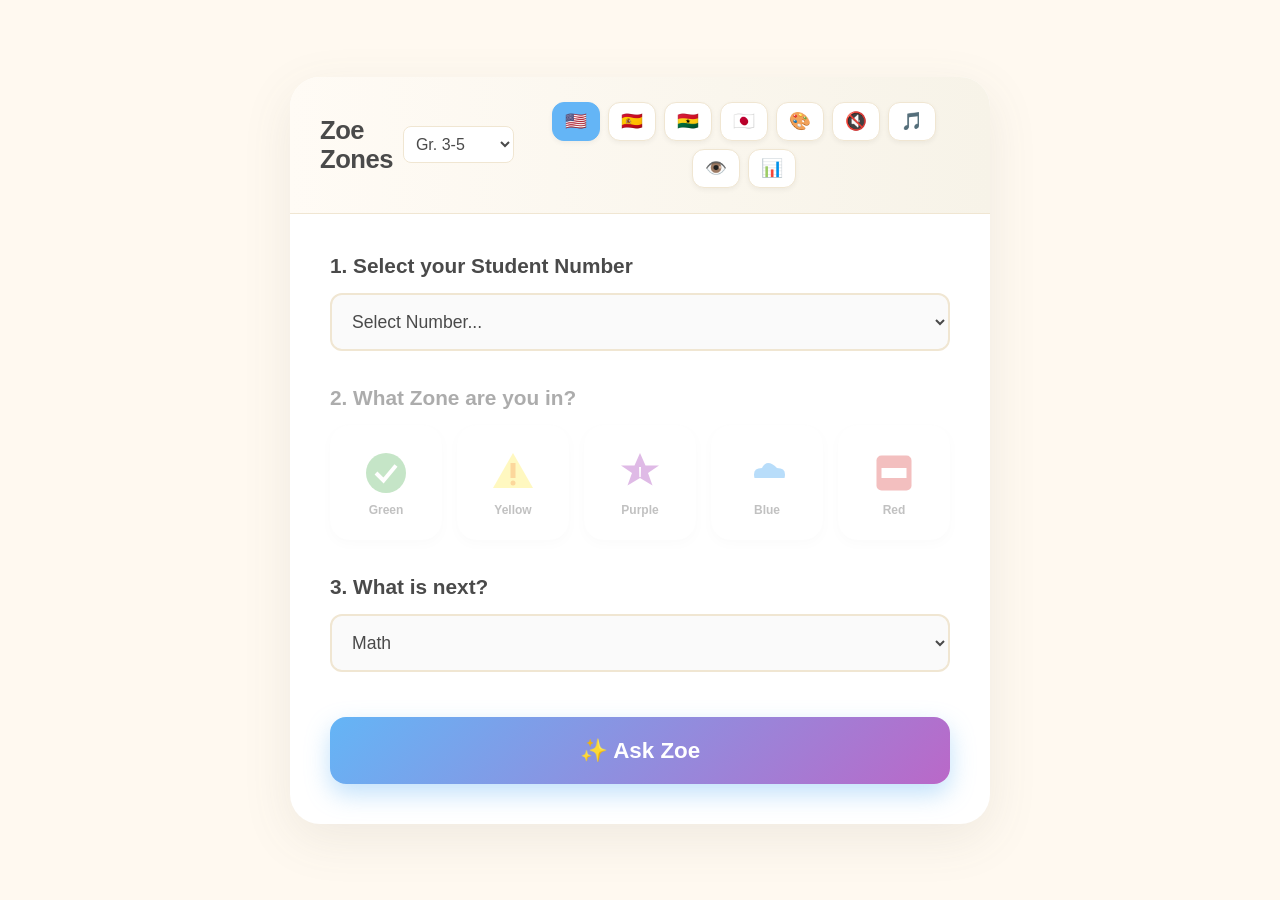
==== commit 3bb38e98: "Add files via upload" ====
--- a/index.html
+++ b/index.html
@@ -877,89 +877,158 @@
       }
 
       // ============================================
-      // THIS IS THE AI LEARNING ENGINE
+      // AI LEARNING ENGINE — Per-Student Weighted
+      // Random Selection (v2, upgraded from v16)
       // ============================================
 
-      function getSuccessScore(strategyId) {
-        let memory = JSON.parse(localStorage.getItem('zoeData')) || [];
-        let strategyData = memory.filter(m => m.id === strategyId);
-
-        if (strategyData.length === 0) return 50;
-
-        let successes = strategyData.filter(m => m.outcome === 'success').length;
-        let total = strategyData.length;
-        let successRate = (successes / total) * 100;
-
-        let recentBonus = 0;
-        let recentData = strategyData.slice(-5);
-        if (recentData.length > 0) {
-          let recentSuccesses = recentData.filter(m => m.outcome === 'success').length;
-          recentBonus = (recentSuccesses / recentData.length) * 10;
-        }
-
-        return successRate + recentBonus;
-      }
+      // --- Data helpers ---
+
+      function _loadBrain() {
+        try {
+          const saved = localStorage.getItem('zoeZonesData_v2');
+          if (saved) {
+            const parsed = JSON.parse(saved);
+            if (parsed && parsed.students) return parsed;
+          }
+        } catch(e) {}
+        return { students: {}, lastUpdated: new Date().toISOString() };
+      }
+
+      function _saveBrain(data) {
+        try {
+          data.lastUpdated = new Date().toISOString();
+          localStorage.setItem('zoeZonesData_v2', JSON.stringify(data));
+        } catch(e) { console.warn('Zoe: could not save brain data.', e); }
+      }
+
+      function _getStudentRecord(data, studentNum) {
+        const key = String(studentNum);
+        if (!data.students[key]) {
+          data.students[key] = { totalCheckIns: 0, strategies: {} };
+        }
+        return data.students[key];
+      }
+
+      function _getStratStat(studentRecord, strategyId) {
+        if (!studentRecord.strategies[strategyId]) {
+          studentRecord.strategies[strategyId] = { shown: 0, selected: 0, skipped: 0 };
+        }
+        return studentRecord.strategies[strategyId];
+      }
+
+      // --- Weight calculation ---
+      // Scale: 0.2 (never helpful) → 3.0 (always helpful)
+      // Exploration bonus: strategies shown < 3 times get 1.5x boost
+
+      function _calcWeight(stat) {
+        let weight = 1;
+        const interactions = stat.selected + stat.skipped;
+        if (stat.shown > 0 && interactions > 0) {
+          const successRate = stat.selected / interactions;
+          weight = 0.2 + (successRate * 2.8);
+        }
+        if (stat.shown < 3) weight *= 1.5;
+        return weight;
+      }
+
+      // Weighted random selection from a pool
+      function _weightedPick(pool, studentRecord) {
+        const weights = pool.map(s => _calcWeight(_getStratStat(studentRecord, s.id)));
+        const total = weights.reduce((sum, w) => sum + w, 0);
+        let rand = Math.random() * total;
+        for (let i = 0; i < pool.length; i++) {
+          rand -= weights[i];
+          if (rand <= 0) return pool[i];
+        }
+        return pool[0];
+      }
+
+      // Confidence display: highest weight as % of max possible (3.0)
+      function _getConfidence(stat) {
+        const interactions = stat.selected + stat.skipped;
+        if (interactions === 0) return 50;
+        const successRate = stat.selected / interactions;
+        const confidence = Math.min(interactions / 10, 1);
+        return Math.round(successRate * confidence * 100);
+      }
+
+      // --- Core functions ---
 
       function generateRecommendation() {
         if (!studentSelect.value) return;
         if (!selectedZone) return;
 
         const period = periodSelect.value;
-        let category = (period === 'specials') ? 'specials' : 'academic';
-
+        const category = (period === 'specials') ? 'specials' : 'academic';
+
+        // Build pool same way v16 did — respect category and fallbacks
         let pool =
           (strategies[selectedZone] && strategies[selectedZone][category]) ||
           (strategies[selectedZone] && strategies[selectedZone].default) ||
           strategies.default ||
           [];
 
-        // Force green/purple to use default arrays (as you intended)
-        if (selectedZone === 'green') pool = strategies.green.default;
+        if (selectedZone === 'green')  pool = strategies.green.default;
         if (selectedZone === 'purple') pool = strategies.purple.default;
 
-        // Filter out rejected strategies this session
+        // Filter excluded (shown this session and skipped)
         let available = pool.filter(s => !excludedStrategies.includes(s.id));
         if (available.length === 0) available = pool;
 
-        // Sort by success score (highest first)
-        available.sort((a, b) => getSuccessScore(b.id) - getSuccessScore(a.id));
-
-        currentStrategy = available[0] || null;
+        // Load this student's brain data
+        const data = _loadBrain();
+        const studentRecord = _getStudentRecord(data, studentSelect.value);
+
+        // Weighted random pick
+        currentStrategy = _weightedPick(available, studentRecord);
         if (!currentStrategy) return;
 
-        const confidence = Math.round(getSuccessScore(currentStrategy.id));
+        // Record shown
+        const stat = _getStratStat(studentRecord, currentStrategy.id);
+        stat.shown++;
+        _saveBrain(data);
+
+        // Confidence display
+        const confidence = _getConfidence(stat);
 
         resultContainer.style.display = 'block';
         updateLanguage();
         aiStats.textContent = `(AI Confidence: ${confidence}%)`;
-// APPLY COLOR OPPOSITION THERAPY (privacy-friendly, container only)
-resultContainer.className = ''; // Reset classes
-if (selectedZone === 'red') resultContainer.classList.add('therapy-cooling');
-if (selectedZone === 'blue') resultContainer.classList.add('therapy-warming');
-if (selectedZone === 'yellow') resultContainer.classList.add('therapy-grounding');
-if (selectedZone === 'green') resultContainer.classList.add('therapy-fresh');
-if (selectedZone === 'purple') resultContainer.classList.add('therapy-calm');
-```
+
+        // Color opposition therapy
+        resultContainer.className = '';
+        if (selectedZone === 'red')    resultContainer.classList.add('therapy-cooling');
+        if (selectedZone === 'blue')   resultContainer.classList.add('therapy-warming');
+        if (selectedZone === 'yellow') resultContainer.classList.add('therapy-grounding');
+        if (selectedZone === 'green')  resultContainer.classList.add('therapy-fresh');
+        if (selectedZone === 'purple') resultContainer.classList.add('therapy-calm');
 
         if (isSpeechEnabled) {
           const title = currentStrategy[`${currentLang}_name`] || currentStrategy.en_name;
-          const desc = currentStrategy[`${currentLang}_desc`] || currentStrategy.en_desc;
+          const desc  = currentStrategy[`${currentLang}_desc`]  || currentStrategy.en_desc;
           speakText(`${title}. ${desc}`);
         }
       }
 
       function saveFeedback(outcome) {
-        if (currentStrategy) {
-          let memory = JSON.parse(localStorage.getItem('zoeData')) || [];
-          memory.push({
-            id: currentStrategy.id,
-            outcome: outcome,
-            date: Date.now(),
-            zone: selectedZone,
-            period: periodSelect.value
-          });
-          localStorage.setItem('zoeData', JSON.stringify(memory));
-        }
+        if (!currentStrategy || !studentSelect.value) return;
+
+        const data = _loadBrain();
+        const studentRecord = _getStudentRecord(data, studentSelect.value);
+        const stat = _getStratStat(studentRecord, currentStrategy.id);
+
+        if (outcome === 'success') {
+          stat.selected++;
+        } else {
+          stat.skipped++;
+          // Add to excluded so we don't show it again this session
+          if (!excludedStrategies.includes(currentStrategy.id)) {
+            excludedStrategies.push(currentStrategy.id);
+          }
+        }
+
+        studentRecord.totalCheckIns = (studentRecord.totalCheckIns || 0) + (outcome === 'success' ? 1 : 0);
+        _saveBrain(data);
       }
 
       function resetApp() {
@@ -1067,30 +1136,89 @@
       }
 
       function showStats() {
-        let memory = JSON.parse(localStorage.getItem('zoeData')) || [];
-        let stats = {};
-        memory.forEach(item => {
-          if (!stats[item.id]) stats[item.id] = { total: 0, success: 0 };
-          stats[item.id].total++;
-          if (item.outcome === 'success') stats[item.id].success++;
+        const data = _loadBrain();
+
+        // Aggregate across all students
+        const aggregate = {};
+        let totalCheckIns = 0;
+        let activeStudents = 0;
+
+        Object.keys(data.students).forEach(num => {
+          const student = data.students[num];
+          if (student.totalCheckIns > 0) activeStudents++;
+          totalCheckIns += (student.totalCheckIns || 0);
+
+          Object.keys(student.strategies || {}).forEach(id => {
+            const s = student.strategies[id];
+            if (!aggregate[id]) aggregate[id] = { selected: 0, skipped: 0, shown: 0 };
+            aggregate[id].selected += s.selected || 0;
+            aggregate[id].skipped  += s.skipped  || 0;
+            aggregate[id].shown    += s.shown    || 0;
+          });
         });
 
-        let html = "<table><tr><th>Strategy</th><th>Success Rate</th><th>Total Uses</th></tr>";
-        if (Object.keys(stats).length === 0) {
-          html += "<tr><td colspan='3'>No data yet. Zoe is ready to learn!</td></tr>";
+        // Build per-student view if a student is selected
+        const currentStudentNum = studentSelect.value;
+        const studentRecord = currentStudentNum
+          ? _getStudentRecord(data, currentStudentNum)
+          : null;
+
+        let html = `
+          <p style="margin-bottom:16px;color:#888;font-size:0.95em;">
+            <strong>${totalCheckIns}</strong> total check-ins &nbsp;·&nbsp;
+            <strong>${activeStudents}</strong> active students
+          </p>`;
+
+        // If a student is selected, show their individual stats first
+        if (studentRecord && currentStudentNum) {
+          const studentStrategies = studentRecord.strategies || {};
+          const hasData = Object.values(studentStrategies).some(s => s.shown > 0);
+
+          html += `<h3 style="margin-bottom:10px;font-size:1em;color:#555;">Student ${currentStudentNum}</h3>`;
+          html += `<table><tr><th>Strategy</th><th>Success Rate</th><th>Times Tried</th></tr>`;
+
+          if (!hasData) {
+            html += `<tr><td colspan='3'>No check-ins yet for Student ${currentStudentNum}.</td></tr>`;
+          } else {
+            const rows = Object.entries(studentStrategies)
+              .filter(([, s]) => s.shown > 0)
+              .map(([id, s]) => {
+                const total = s.selected + s.skipped;
+                const rate  = total > 0 ? Math.round((s.selected / total) * 100) : 0;
+                return { id, rate, total: s.shown };
+              })
+              .sort((a, b) => b.rate - a.rate);
+
+            rows.forEach(({ id, rate, total }) => {
+              html += `<tr><td>${id}</td><td>${rate}%</td><td>${total}</td></tr>`;
+            });
+          }
+          html += `</table><hr style="margin:20px 0;border-color:#eee;">`;
+        }
+
+        // Class-wide aggregate
+        html += `<h3 style="margin-bottom:10px;font-size:1em;color:#555;">Whole Class</h3>`;
+        html += `<table><tr><th>Strategy</th><th>Success Rate</th><th>Times Tried</th></tr>`;
+
+        const hasClassData = Object.values(aggregate).some(s => s.shown > 0);
+        if (!hasClassData) {
+          html += `<tr><td colspan='3'>No data yet. Zoe is ready to learn!</td></tr>`;
         } else {
-          let sorted = Object.entries(stats).sort((a, b) => {
-            const rateA = (a[1].success / a[1].total);
-            const rateB = (b[1].success / b[1].total);
-            return rateB - rateA;
+          const rows = Object.entries(aggregate)
+            .filter(([, s]) => s.shown > 0)
+            .map(([id, s]) => {
+              const total = s.selected + s.skipped;
+              const rate  = total > 0 ? Math.round((s.selected / total) * 100) : 0;
+              return { id, rate, shown: s.shown };
+            })
+            .sort((a, b) => b.rate - a.rate);
+
+          rows.forEach(({ id, rate, shown }) => {
+            html += `<tr><td>${id}</td><td>${rate}%</td><td>${shown}</td></tr>`;
           });
-
-          sorted.forEach(([id, data]) => {
-            let rate = Math.round((data.success / data.total) * 100);
-            html += `<tr><td>${id}</td><td>${rate}%</td><td>${data.total}</td></tr>`;
-          });
-        }
-        html += "</table>";
+        }
+
+        html += `</table>`;
         statsContent.innerHTML = html;
         statsModal.style.display = "block";
       }
